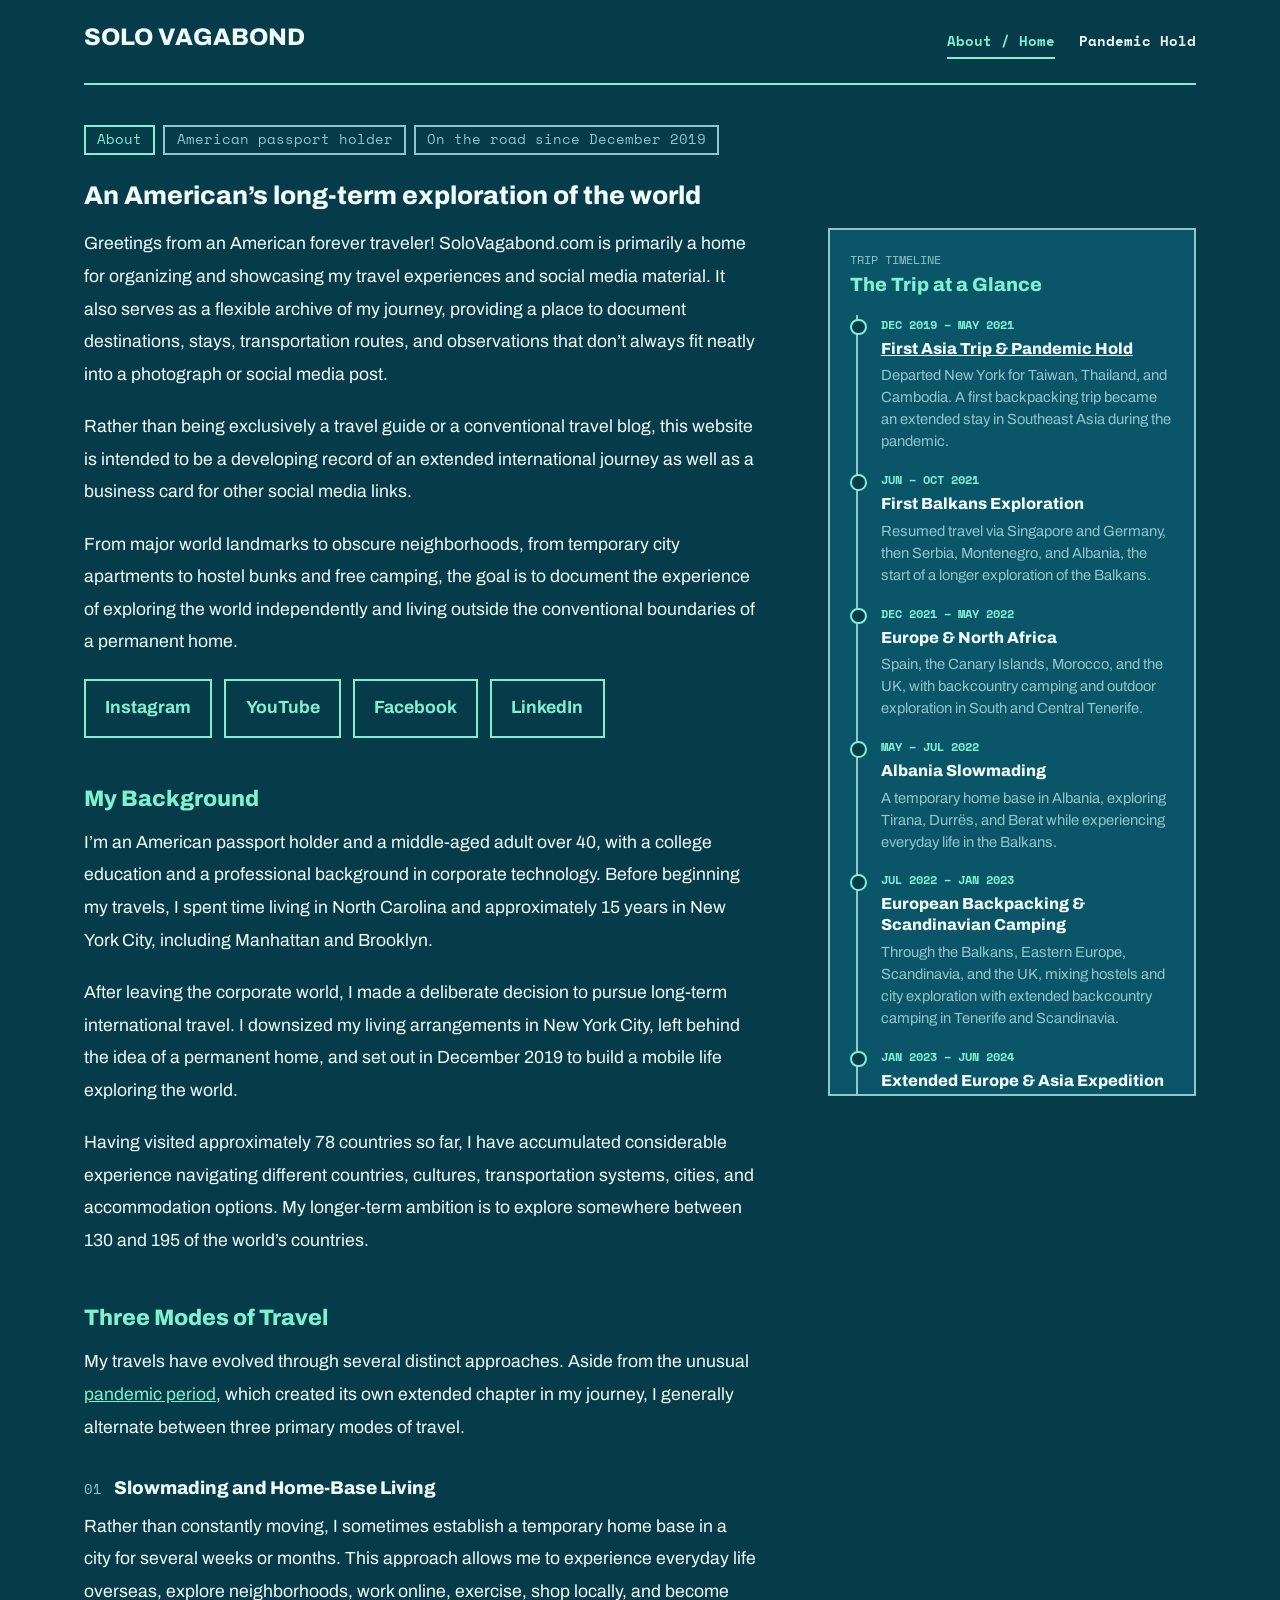
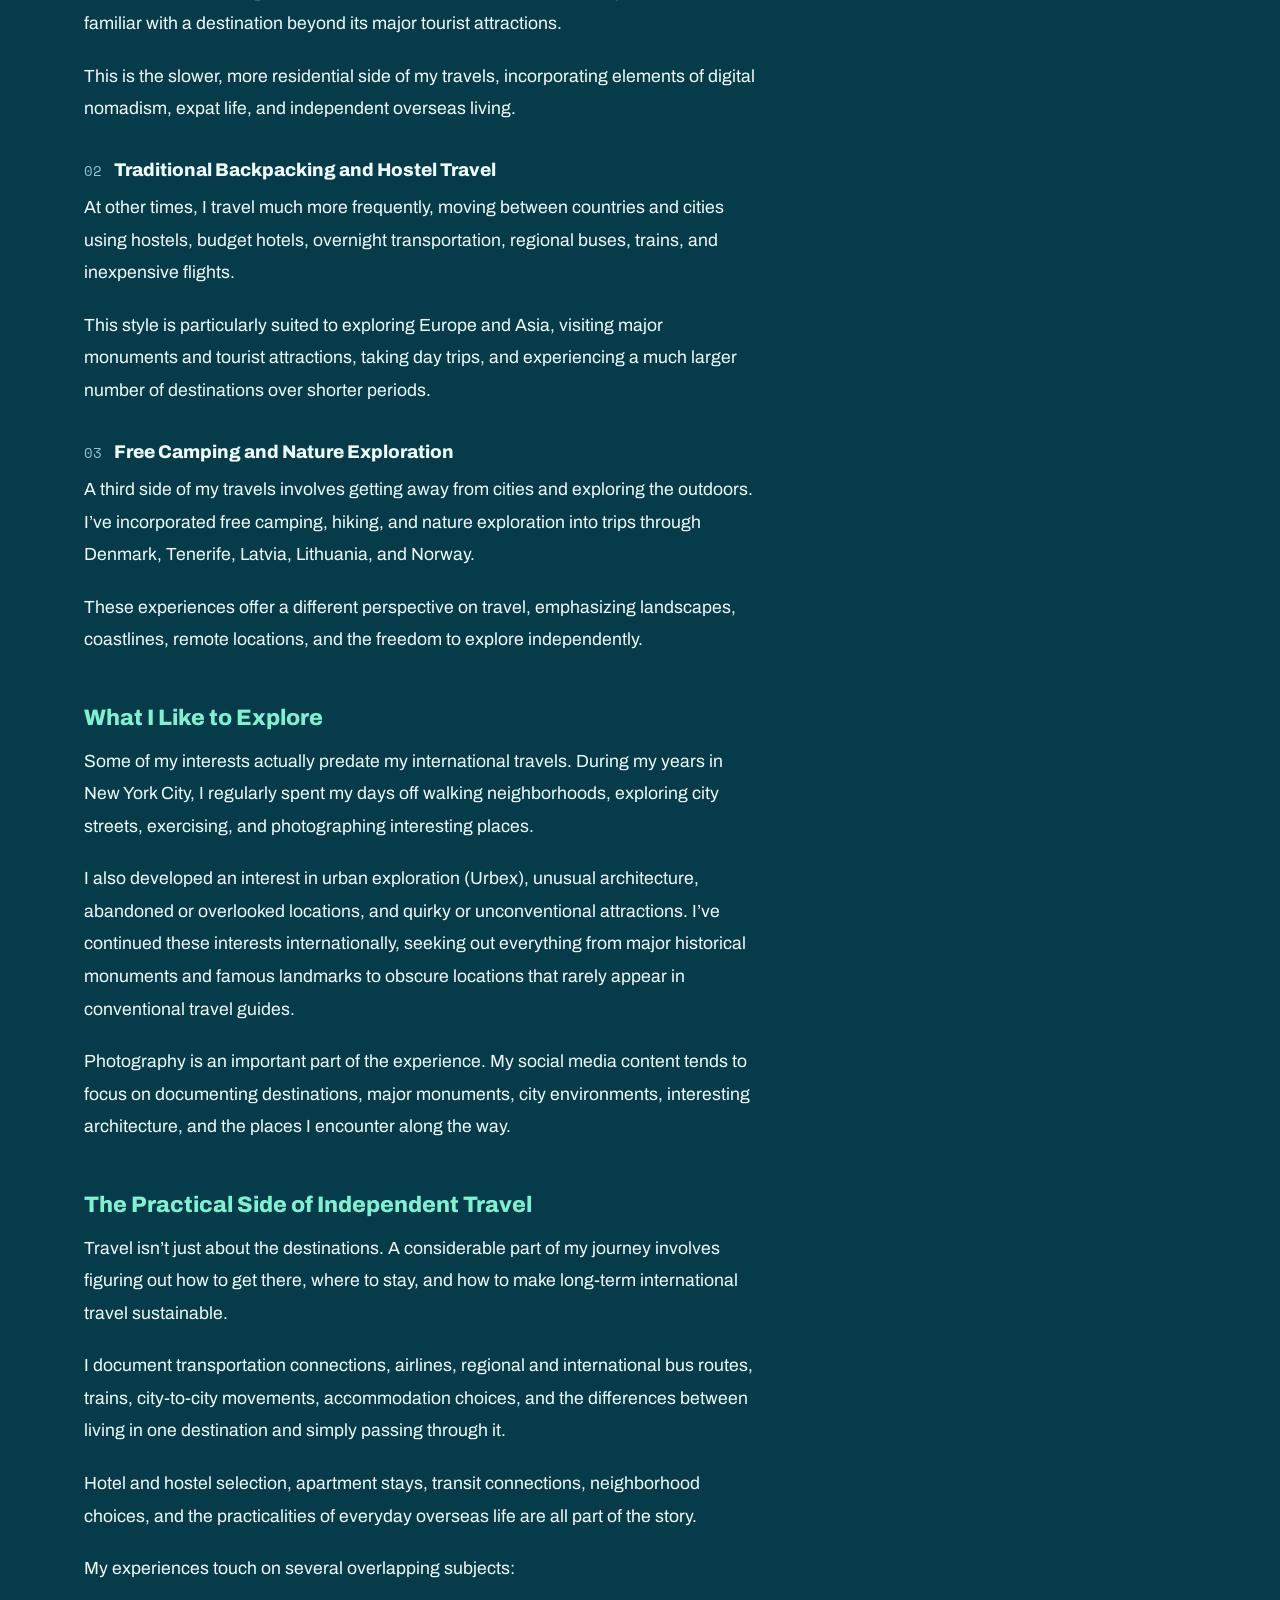
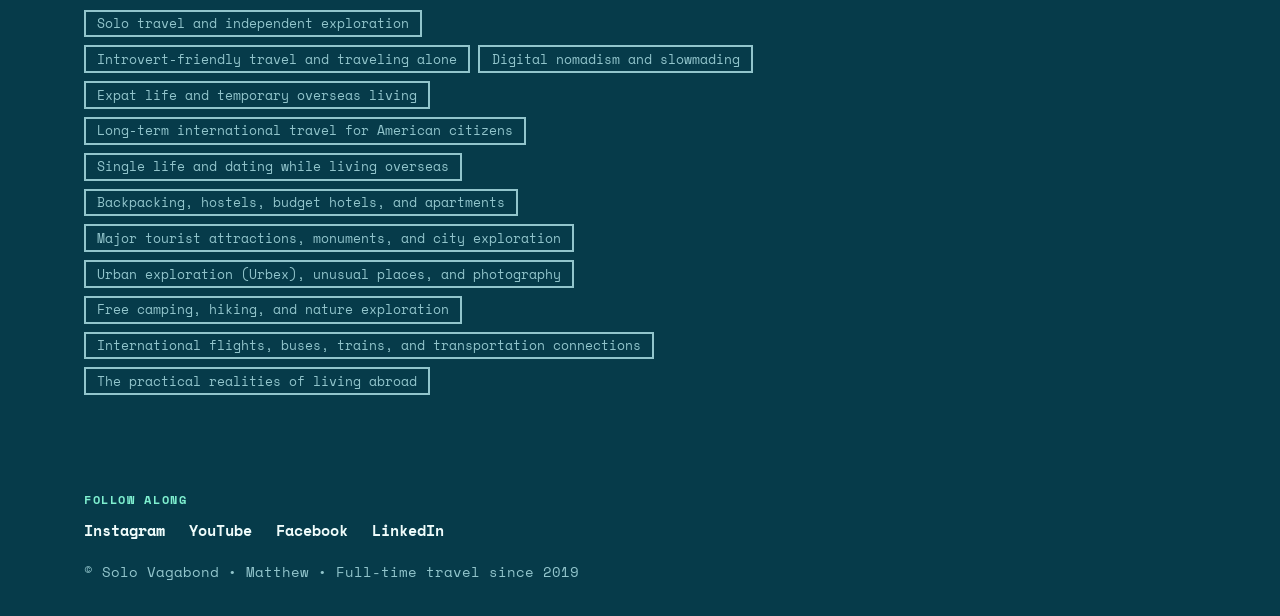
==== index.html @ 954a56a7 "Add files via upload" ====
<!DOCTYPE html>
<html lang="en">
<head>
<meta charset="utf-8">
<meta name="viewport" content="width=device-width, initial-scale=1">
<title>Solo Vagabond | An American’s Long-Term Exploration of the World</title>
<meta name="description" content="An American’s long-term exploration of the world: slowmading, backpacking and free camping across roughly 78 countries since December 2019.">
<link rel="preconnect" href="https://fonts.googleapis.com">
<link rel="preconnect" href="https://fonts.gstatic.com" crossorigin>
<link href="https://fonts.googleapis.com/css2?family=Space+Mono:wght@400;700&family=Archivo:wght@400;600;800&display=swap" rel="stylesheet">
<link rel="stylesheet" href="style.css">
<style>
.wrap.wide{max-width:72rem}
h1.sub{margin:1.5rem 0 1rem;max-width:none}
ul.links{list-style:none;display:flex;flex-wrap:wrap;gap:.75rem;padding:0;margin:1rem 0 0}
ul.links .btn{margin-top:0}
ul.links{margin-bottom:2rem}
.layout{grid-template-columns:minmax(0,1fr) 23rem}
.aside{max-height:calc(100vh - 2rem);overflow-y:auto}
.tl p.t{font:800 1rem/1.3 Archivo,Arial,sans-serif;color:var(--text);margin:.3rem 0 0}
.tl p.t a{color:var(--text)}
.tl p.t+p{margin-top:.3rem;color:var(--dim)}
@media(max-width:60rem){.layout{grid-template-columns:1fr}.aside{max-height:none;overflow:visible}}
.article h3{font:800 1.15rem/1.35 Archivo,Arial,sans-serif;color:var(--text);margin:2rem 0 .6rem}
ul.tags{list-style:none;padding:0;margin:1.5rem 0 2rem}
.article .tags .tag{font:400 .8rem "Space Mono",monospace}
</style>
</head>
<body><div class="wrap wide">
<header><a class="brand" href="index.html">SOLO VAGABOND</a><nav class="menu" aria-label="Main"><a href="index.html" aria-current="page">About / Home</a><a href="pandemic-hold.html">Pandemic Hold</a></nav></header>
<main>
<div class="tags"><span class="tag hot">About</span><span class="tag">American passport holder</span><span class="tag">On the road since December 2019</span></div>
<h1 class="sub">An American’s long-term exploration of the world</h1>

<div class="layout">
<article class="article">
<p>Greetings from an American forever traveler! SoloVagabond.com is primarily a home for organizing and showcasing my travel experiences and social media material. It also serves as a flexible archive of my journey, providing a place to document destinations, stays, transportation routes, and observations that don’t always fit neatly into a photograph or social media post.</p>
<p>Rather than being exclusively a travel guide or a conventional travel blog, this website is intended to be a developing record of an extended international journey as well as a business card for other social media links.</p>
<p>From major world landmarks to obscure neighborhoods, from temporary city apartments to hostel bunks and free camping, the goal is to document the experience of exploring the world independently and living outside the conventional boundaries of a permanent home.</p>
<ul class="links">
<li><a class="btn" href="https://www.instagram.com/solovagabondtravel" target="_blank" rel="noopener noreferrer">Instagram</a></li>
<li><a class="btn" href="https://www.youtube.com/channel/UCawjqH9xOU6PmCKFAf3QFOA" target="_blank" rel="noopener noreferrer">YouTube</a></li>
<li><a class="btn" href="https://www.facebook.com/matthewcoxnyc" target="_blank" rel="noopener noreferrer">Facebook</a></li>
<li><a class="btn" href="https://www.linkedin.com/in/matty-traveler-4ab84b23a/" target="_blank" rel="noopener noreferrer">LinkedIn</a></li>
</ul>

<h2>My Background</h2>
<p>I’m an American passport holder and a middle-aged adult over 40, with a college education and a professional background in corporate technology. Before beginning my travels, I spent time living in North Carolina and approximately 15 years in New York City, including Manhattan and Brooklyn.</p>
<p>After leaving the corporate world, I made a deliberate decision to pursue long-term international travel. I downsized my living arrangements in New York City, left behind the idea of a permanent home, and set out in December 2019 to build a mobile life exploring the world.</p>
<p>Having visited approximately 78 countries so far, I have accumulated considerable experience navigating different countries, cultures, transportation systems, cities, and accommodation options. My longer-term ambition is to explore somewhere between 130 and 195 of the world’s countries.</p>

<h2>Three Modes of Travel</h2>
<p>My travels have evolved through several distinct approaches. Aside from the unusual <a href="pandemic-hold.html">pandemic period</a>, which created its own extended chapter in my journey, I generally alternate between three primary modes of travel.</p>

<h3><span class="num">01</span>Slowmading and Home-Base Living</h3>
<p>Rather than constantly moving, I sometimes establish a temporary home base in a city for several weeks or months. This approach allows me to experience everyday life overseas, explore neighborhoods, work online, exercise, shop locally, and become familiar with a destination beyond its major tourist attractions.</p>
<p>This is the slower, more residential side of my travels, incorporating elements of digital nomadism, expat life, and independent overseas living.</p>

<h3><span class="num">02</span>Traditional Backpacking and Hostel Travel</h3>
<p>At other times, I travel much more frequently, moving between countries and cities using hostels, budget hotels, overnight transportation, regional buses, trains, and inexpensive flights.</p>
<p>This style is particularly suited to exploring Europe and Asia, visiting major monuments and tourist attractions, taking day trips, and experiencing a much larger number of destinations over shorter periods.</p>

<h3><span class="num">03</span>Free Camping and Nature Exploration</h3>
<p>A third side of my travels involves getting away from cities and exploring the outdoors. I’ve incorporated free camping, hiking, and nature exploration into trips through Denmark, Tenerife, Latvia, Lithuania, and Norway.</p>
<p>These experiences offer a different perspective on travel, emphasizing landscapes, coastlines, remote locations, and the freedom to explore independently.</p>

<h2>What I Like to Explore</h2>
<p>Some of my interests actually predate my international travels. During my years in New York City, I regularly spent my days off walking neighborhoods, exploring city streets, exercising, and photographing interesting places.</p>
<p>I also developed an interest in urban exploration (Urbex), unusual architecture, abandoned or overlooked locations, and quirky or unconventional attractions. I’ve continued these interests internationally, seeking out everything from major historical monuments and famous landmarks to obscure locations that rarely appear in conventional travel guides.</p>
<p>Photography is an important part of the experience. My social media content tends to focus on documenting destinations, major monuments, city environments, interesting architecture, and the places I encounter along the way.</p>

<h2>The Practical Side of Independent Travel</h2>
<p>Travel isn’t just about the destinations. A considerable part of my journey involves figuring out how to get there, where to stay, and how to make long-term international travel sustainable.</p>
<p>I document transportation connections, airlines, regional and international bus routes, trains, city-to-city movements, accommodation choices, and the differences between living in one destination and simply passing through it.</p>
<p>Hotel and hostel selection, apartment stays, transit connections, neighborhood choices, and the practicalities of everyday overseas life are all part of the story.</p>
<p>My experiences touch on several overlapping subjects:</p>
<ul class="tags">
<li class="tag">Solo travel and independent exploration</li>
<li class="tag">Introvert-friendly travel and traveling alone</li>
<li class="tag">Digital nomadism and slowmading</li>
<li class="tag">Expat life and temporary overseas living</li>
<li class="tag">Long-term international travel for American citizens</li>
<li class="tag">Single life and dating while living overseas</li>
<li class="tag">Backpacking, hostels, budget hotels, and apartments</li>
<li class="tag">Major tourist attractions, monuments, and city exploration</li>
<li class="tag">Urban exploration (Urbex), unusual places, and photography</li>
<li class="tag">Free camping, hiking, and nature exploration</li>
<li class="tag">International flights, buses, trains, and transportation connections</li>
<li class="tag">The practical realities of living abroad</li>
</ul>
</article>

<aside class="aside" tabindex="0" aria-label="The trip at a glance">
<p class="k">Trip timeline</p>
<h2>The Trip at a Glance</h2>
<ul class="tl">
<li><b>Dec 2019 – May 2021</b><p class="t"><a href="pandemic-hold.html">First Asia Trip &amp; Pandemic Hold</a></p><p>Departed New York for Taiwan, Thailand, and Cambodia. A first backpacking trip became an extended stay in Southeast Asia during the pandemic.</p></li>
<li><b>Jun – Oct 2021</b><p class="t">First Balkans Exploration</p><p>Resumed travel via Singapore and Germany, then Serbia, Montenegro, and Albania, the start of a longer exploration of the Balkans.</p></li>
<li><b>Dec 2021 – May 2022</b><p class="t">Europe &amp; North Africa</p><p>Spain, the Canary Islands, Morocco, and the UK, with backcountry camping and outdoor exploration in South and Central Tenerife.</p></li>
<li><b>May – Jul 2022</b><p class="t">Albania Slowmading</p><p>A temporary home base in Albania, exploring Tirana, Durrës, and Berat while experiencing everyday life in the Balkans.</p></li>
<li><b>Jul 2022 – Jan 2023</b><p class="t">European Backpacking &amp; Scandinavian Camping</p><p>Through the Balkans, Eastern Europe, Scandinavia, and the UK, mixing hostels and city exploration with extended backcountry camping in Tenerife and Scandinavia.</p></li>
<li><b>Jan 2023 – Jun 2024</b><p class="t">Extended Europe &amp; Asia Expedition</p><p>A major multi-region journey across Europe, the Middle East, South Asia, Southeast Asia, East Asia, and Australia: extensive backpacking, major cities, islands, and international transit connections.</p></li>
<li><b>Jul – Nov 2024</b><p class="t">Central Europe, Baltics &amp; Balkans</p><p>Central and Eastern Europe, Lithuania, Latvia, and Portugal, with wild camping inland and along the coast, then longer stays in Albania, Montenegro, and Bosnia.</p></li>
<li><b>Dec 2024 – Mar 2025</b><p class="t">Turkey, Middle East &amp; Caucasus</p><p>Turkey, Egypt, the UAE, Armenia, and Georgia: major cities, historical sites, and regional exploration.</p></li>
<li><b>May – Nov 2025</b><p class="t">European Circuits &amp; Balkan Living</p><p>Western and Southern Europe, including the UK, Wales, Belgium, the Netherlands, Germany, Slovenia, Croatia, France, and Italy, plus another Tenerife camping stint and extended stays in the Balkans.</p></li>
<li><b>Dec 2025 – Jul 2026</b><p class="t">Southeast Asia Return Tour</p><p>Back to Asia via Turkey and Kazakhstan: Thailand, Laos, Singapore, Malaysia, Brunei, and Vietnam, mixing familiar places with new countries.</p></li>
<li><b>Jul 2026 – Present</b><p class="t">Return to Europe</p><p>Back via Germany, then Lithuania, Latvia, Estonia, Finland, Italy, San Marino, Albania, Kosovo, and Montenegro: city exploration, home-base living, and regional backpacking.</p></li>
</ul>
</aside>
</div>
</main>
<footer>
<p class="follow">Follow along</p>
<ul class="social">
<li><a href="https://www.instagram.com/solovagabondtravel" target="_blank" rel="noopener noreferrer">Instagram</a></li>
<li><a href="https://www.youtube.com/channel/UCawjqH9xOU6PmCKFAf3QFOA" target="_blank" rel="noopener noreferrer">YouTube</a></li>
<li><a href="https://www.facebook.com/matthewcoxnyc" target="_blank" rel="noopener noreferrer">Facebook</a></li>
<li><a href="https://www.linkedin.com/in/matty-traveler-4ab84b23a/" target="_blank" rel="noopener noreferrer">LinkedIn</a></li>
</ul>
© Solo Vagabond • Matthew • Full-time travel since 2019
</footer>
</div></body></html>
---- style.css ----
:root{--bg:#063b4a;--row:#0a5568;--amber:#7ff0d0;--text:#effcfb;--dim:#92c5cc;--ok:#c6f432}
*{box-sizing:border-box}body{margin:0;background:var(--bg);color:var(--text);font:1rem/1.6 "Space Mono",Menlo,monospace}
a{color:var(--amber)}a:focus-visible{outline:3px solid var(--amber);outline-offset:3px}
.wrap{max-width:62rem;margin:0 auto;padding:0 1.25rem}
header{padding:1.5rem 0;display:flex;justify-content:space-between;flex-wrap:wrap;gap:1rem;border-bottom:2px solid var(--amber)}
.brand{font:800 1.5rem Archivo,Arial,sans-serif;color:var(--text);text-decoration:none}
.clock{color:var(--amber);font-weight:700}
h1{font:800 clamp(2.2rem,6vw,4.2rem)/1.05 Archivo,Arial,sans-serif;margin:3rem 0 1rem;max-width:16ch}
.lede{max-width:40rem;color:var(--dim)}
h2{font:800 1.4rem Archivo,Arial,sans-serif;margin:3rem 0 1rem;color:var(--amber)}
.board{border-collapse:collapse;width:100%}
.board th{text-align:left;color:var(--dim);font-weight:400;padding:.4rem .8rem;font-size:.85rem}
.board td{background:var(--row);padding:.9rem .8rem;border-top:3px solid var(--bg);vertical-align:top}
.board td:first-child{color:var(--amber);font-weight:700;white-space:nowrap}
.status{font-weight:700;white-space:nowrap}.ok{color:var(--ok)}.go{color:var(--amber)}
.facts{display:flex;flex-wrap:wrap;gap:1rem;margin:2.5rem 0 0}
.facts div{flex:1 1 12rem;border:2px solid var(--dim);padding:1rem}
.facts b{display:block;font:800 2.4rem Archivo,Arial,sans-serif;color:var(--amber)}
.facts h3{margin:0 0 .4rem;color:var(--amber);font:800 1.2rem Archivo,Arial,sans-serif}
.wip{margin:1.5rem 0 0;padding:.9rem 1.1rem;border:2px dashed var(--amber);color:var(--amber);font-weight:700}
.links{display:flex;flex-wrap:wrap;gap:.75rem;list-style:none;padding:0}
.links a{display:block;padding:.7rem 1.2rem;border:2px solid var(--amber);text-decoration:none;font-weight:700}
.links a:hover{background:var(--amber);color:var(--bg)}
footer{margin:4rem 0 2rem;color:var(--dim);font-size:.85rem}
@media(max-width:640px){.board th:nth-child(3),.board td:nth-child(3){display:none}}

/* menu */
nav.menu{display:flex;flex-wrap:wrap;gap:.25rem 1.5rem;align-items:center}
nav.menu a{color:var(--text);text-decoration:none;font-weight:700;font-size:.9rem;padding:.3rem 0;border-bottom:2px solid transparent}
nav.menu a:hover{color:var(--amber)}
nav.menu a[aria-current=page]{color:var(--amber);border-bottom-color:var(--amber)}
.btn{display:inline-block;margin-top:1.5rem;padding:.7rem 1.2rem;border:2px solid var(--amber);color:var(--amber);font-weight:700;text-decoration:none}
.btn:hover{background:var(--amber);color:var(--bg)}
/* story pages */
.tags{display:flex;flex-wrap:wrap;gap:.5rem;margin:2.5rem 0 0}
.tag{border:2px solid var(--dim);padding:.15rem .7rem;font-size:.85rem;color:var(--dim)}
.tag.hot{border-color:var(--amber);color:var(--amber)}
.sub{font:800 clamp(1.2rem,3vw,1.6rem)/1.3 Archivo,Arial,sans-serif;margin:0 0 .5rem}
.meta{display:flex;flex-wrap:wrap;gap:.5rem 1.5rem;border-top:2px solid var(--dim);border-bottom:2px solid var(--dim);padding:.9rem 0;margin:1.75rem 0 2rem;color:var(--dim);font-size:.9rem}
.meta b{color:var(--text)}
blockquote.pull{margin:0 0 2.5rem;padding:.5rem 0 .5rem 1.25rem;border-left:4px solid var(--amber);font:800 clamp(1.3rem,3.2vw,1.9rem)/1.3 Archivo,Arial,sans-serif;max-width:44rem}
blockquote.pull small{display:block;margin-top:.75rem;font:400 .8rem "Space Mono",monospace;text-transform:uppercase;color:var(--dim)}
.layout{display:grid;grid-template-columns:minmax(0,1fr) 20rem;gap:3rem;align-items:start}
.article{font:400 1.1rem/1.85 Archivo,Arial,sans-serif;max-width:42rem}
.article p{margin:0 0 1.25rem}
.article h2{margin-top:3rem}
.num{color:var(--dim);font:400 .9rem "Space Mono",monospace;margin-right:.75rem}
.chips{display:flex;flex-wrap:wrap;gap:.5rem;margin:2rem 0}
.chips span{border:2px solid var(--amber);padding:.25rem .8rem;font:700 .75rem "Space Mono",monospace;text-transform:uppercase;color:var(--amber)}
.aside{background:var(--row);border:2px solid var(--dim);padding:1.25rem;position:sticky;top:1rem}
.aside h2{margin:0;font-size:1.2rem}
.aside .k{font-size:.75rem;text-transform:uppercase;color:var(--dim);margin:0 0 .25rem}
.tl{list-style:none;margin:1.25rem 0 0;padding:0}
.tl li{position:relative;margin-left:.4rem;padding:0 0 1.1rem 1.4rem;border-left:2px solid var(--dim)}
.tl li:before{content:"";position:absolute;left:-.5rem;top:.25rem;width:.8rem;height:.8rem;border-radius:50%;background:var(--bg);border:2px solid var(--amber)}
.tl li:last-child{border-left-color:transparent;padding-bottom:0}
.tl b{display:block;font-size:.75rem;color:var(--amber);text-transform:uppercase}
.tl p{margin:.2rem 0 0;font:400 .92rem/1.5 Archivo,Arial,sans-serif}
.aside .note{margin:1.25rem 0 0;font-size:.8rem;color:var(--dim)}
.route{list-style:none;margin:1.5rem 0 0;padding:0;max-width:30rem}
.route li{background:var(--row);border-top:3px solid var(--bg);padding:.8rem 1rem;display:flex;gap:1rem}
.route b{color:var(--amber)}
.fine{color:var(--dim);font-size:.85rem;max-width:30rem}
@media(max-width:60rem){.layout{grid-template-columns:1fr}.aside{position:static}}

footer .follow{margin:0 0 .6rem;font:700 .72rem "Space Mono",monospace;letter-spacing:.14em;text-transform:uppercase;color:var(--amber)}
footer .social{list-style:none;display:flex;flex-wrap:wrap;gap:.4rem 1.5rem;padding:0;margin:0 0 1.2rem}
footer .social a{color:var(--text);font-weight:700;font-size:.95rem;text-decoration:none;border-bottom:2px solid transparent;padding:.2rem 0}
footer .social a:hover,footer .social a:focus-visible{color:var(--amber);border-bottom-color:var(--amber)}
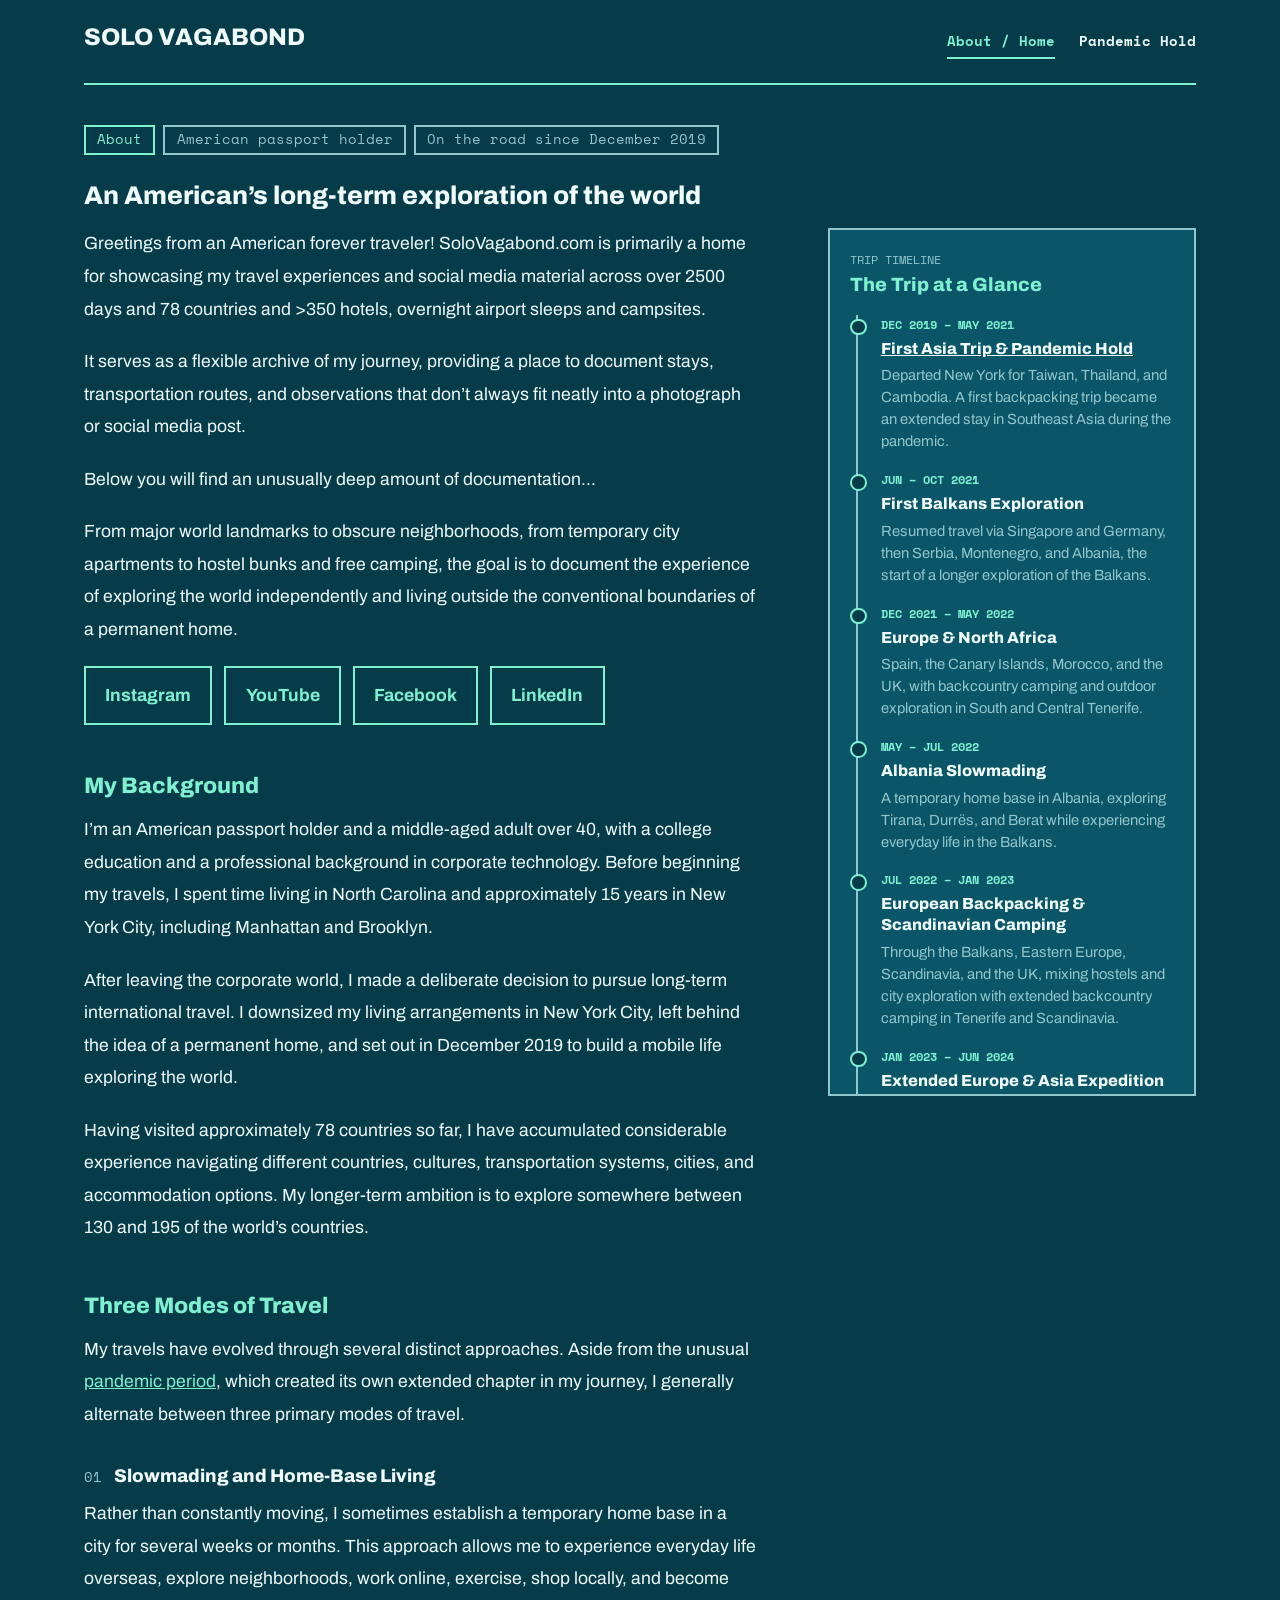
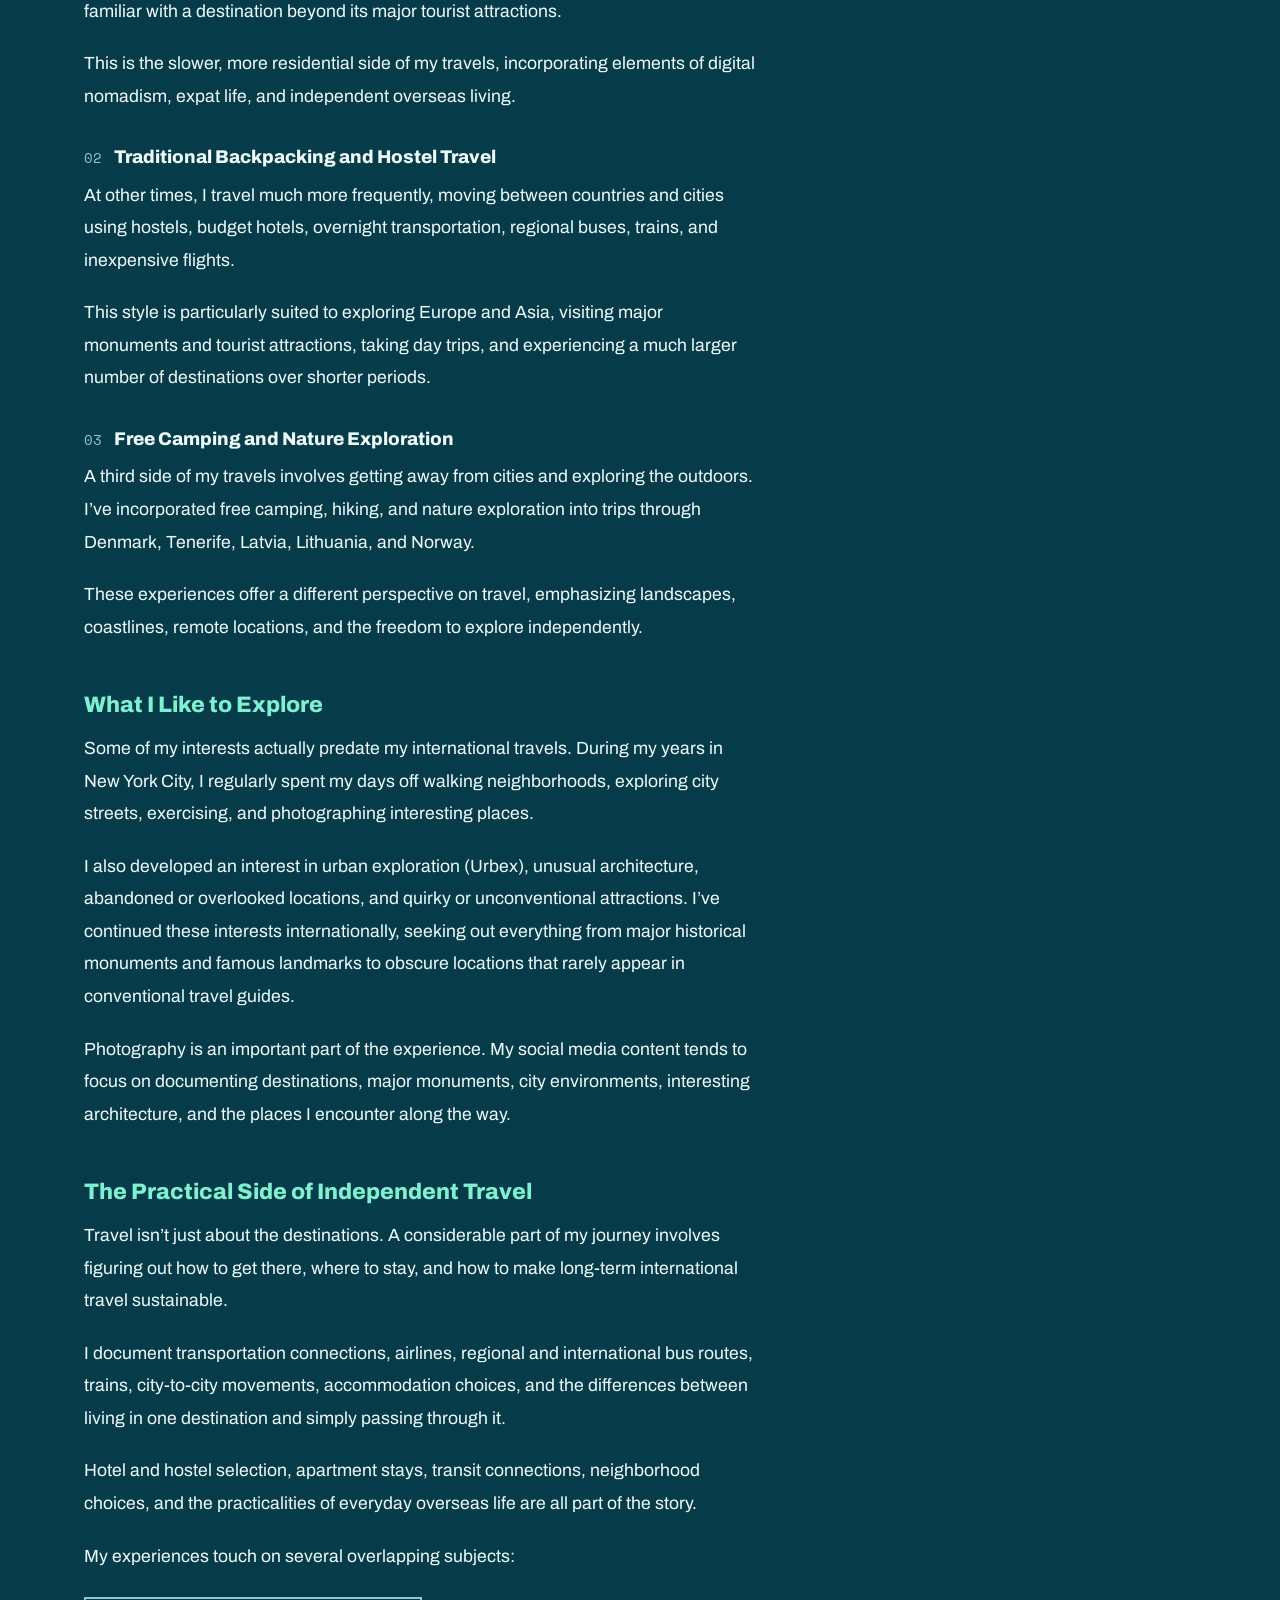
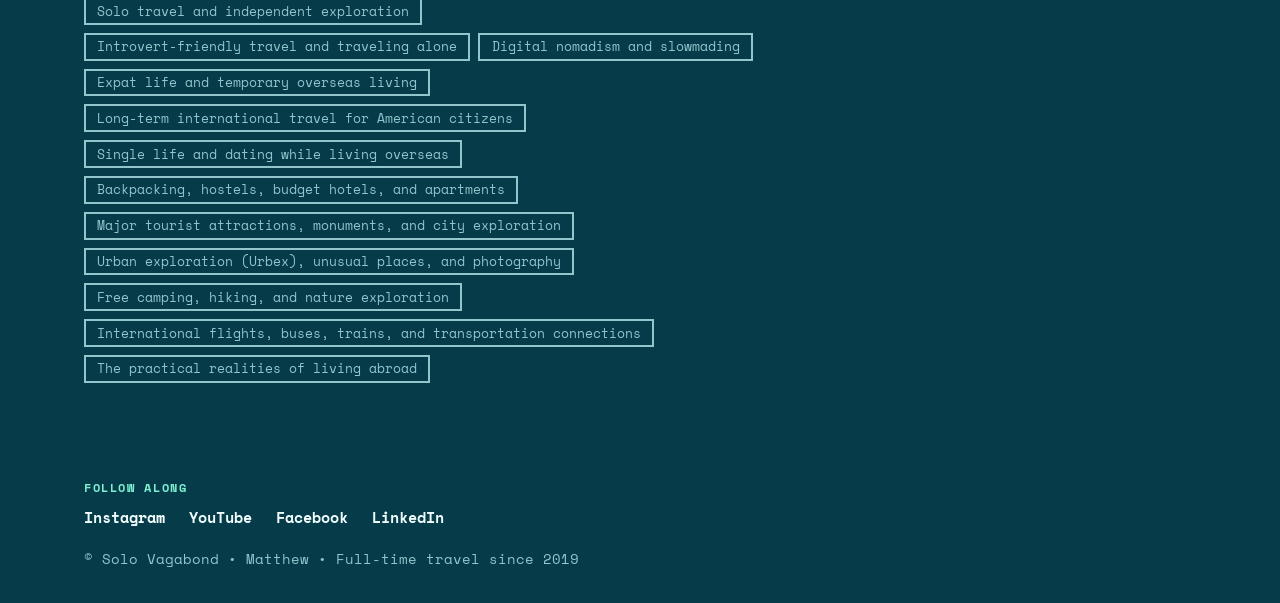
==== commit 59fa0150: "Add files via upload" ====
--- a/index.html
+++ b/index.html
@@ -34,8 +34,9 @@
 
 <div class="layout">
 <article class="article">
-<p>Greetings from an American forever traveler! SoloVagabond.com is primarily a home for organizing and showcasing my travel experiences and social media material. It also serves as a flexible archive of my journey, providing a place to document destinations, stays, transportation routes, and observations that don’t always fit neatly into a photograph or social media post.</p>
-<p>Rather than being exclusively a travel guide or a conventional travel blog, this website is intended to be a developing record of an extended international journey as well as a business card for other social media links.</p>
+<p>Greetings from an American forever traveler! SoloVagabond.com is primarily a home for showcasing my travel experiences and social media material across over 2500 days and 78 countries and &gt;350 hotels, overnight airport sleeps and campsites.</p>
+<p>It serves as a flexible archive of my journey, providing a place to document stays, transportation routes, and observations that don’t always fit neatly into a photograph or social media post.</p>
+<p>Below you will find an unusually deep amount of documentation…</p>
 <p>From major world landmarks to obscure neighborhoods, from temporary city apartments to hostel bunks and free camping, the goal is to document the experience of exploring the world independently and living outside the conventional boundaries of a permanent home.</p>
 <ul class="links">
 <li><a class="btn" href="https://www.instagram.com/solovagabondtravel" target="_blank" rel="noopener noreferrer">Instagram</a></li>
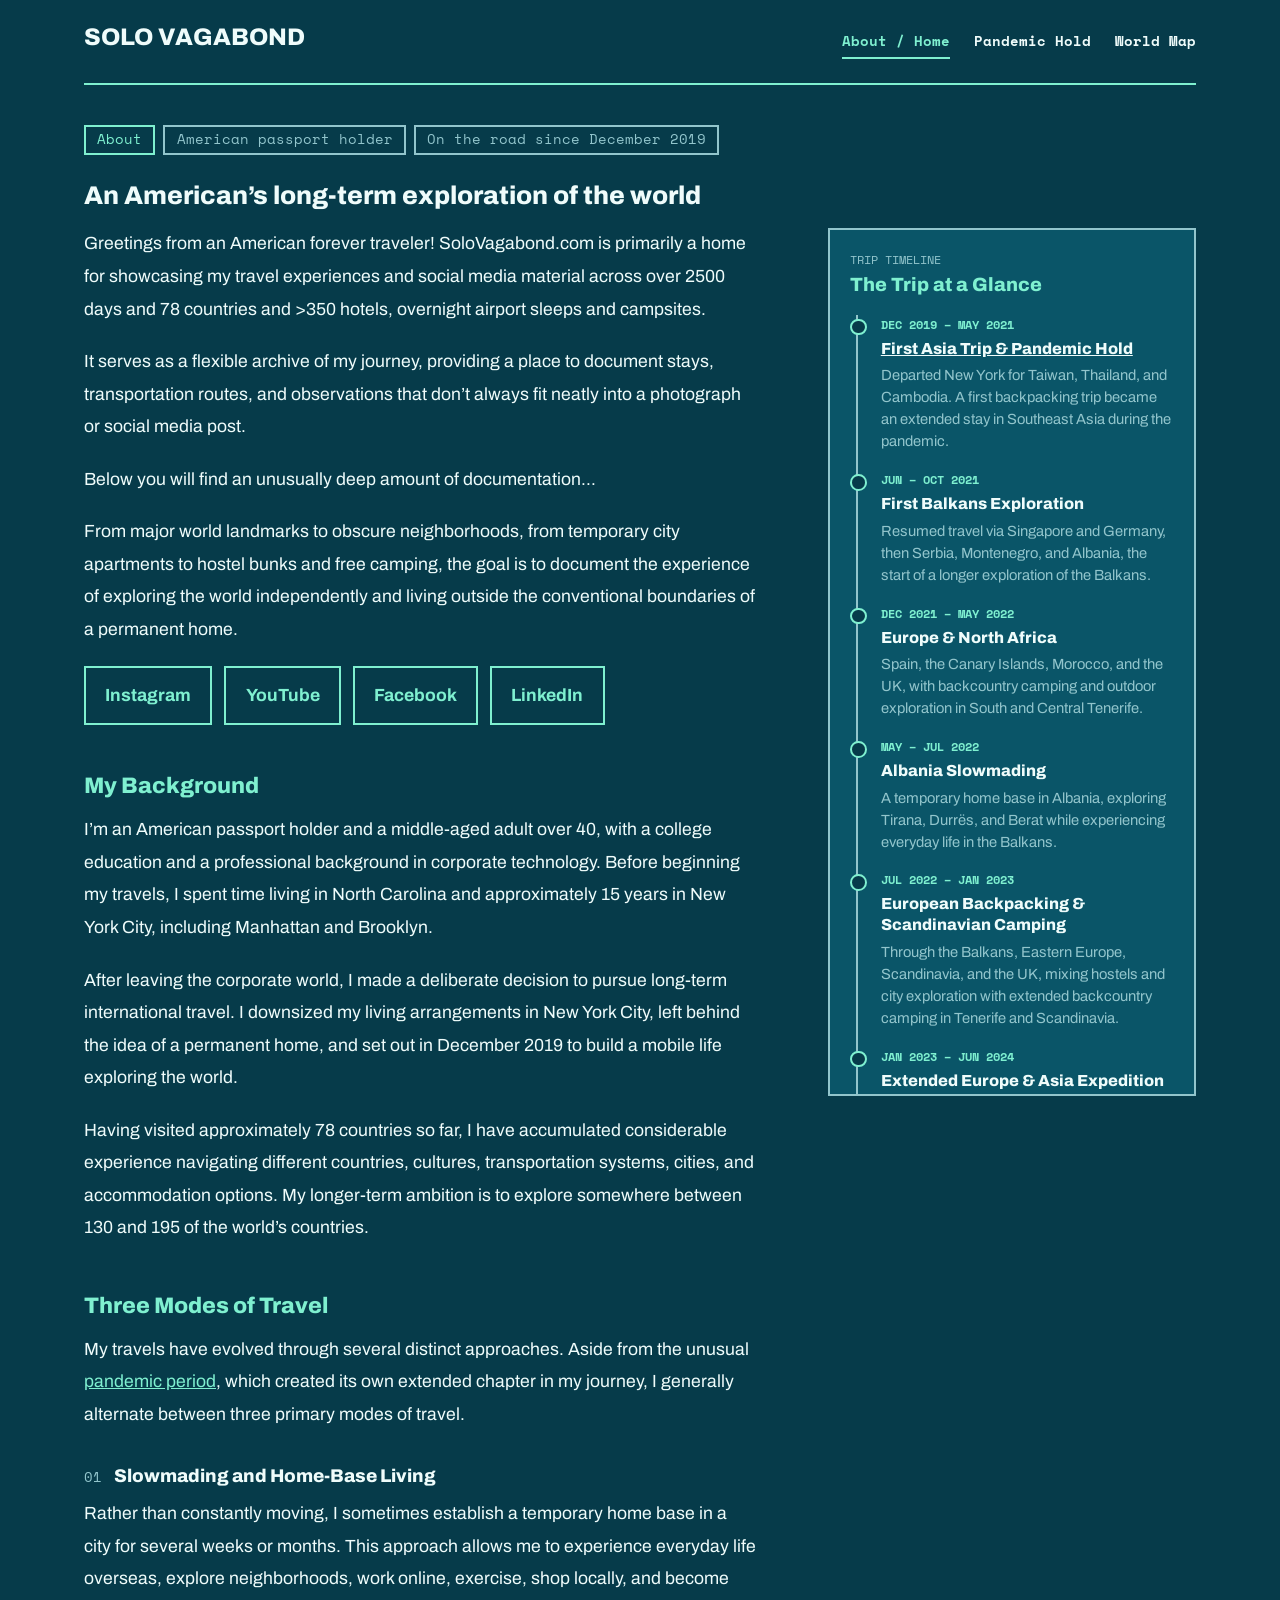
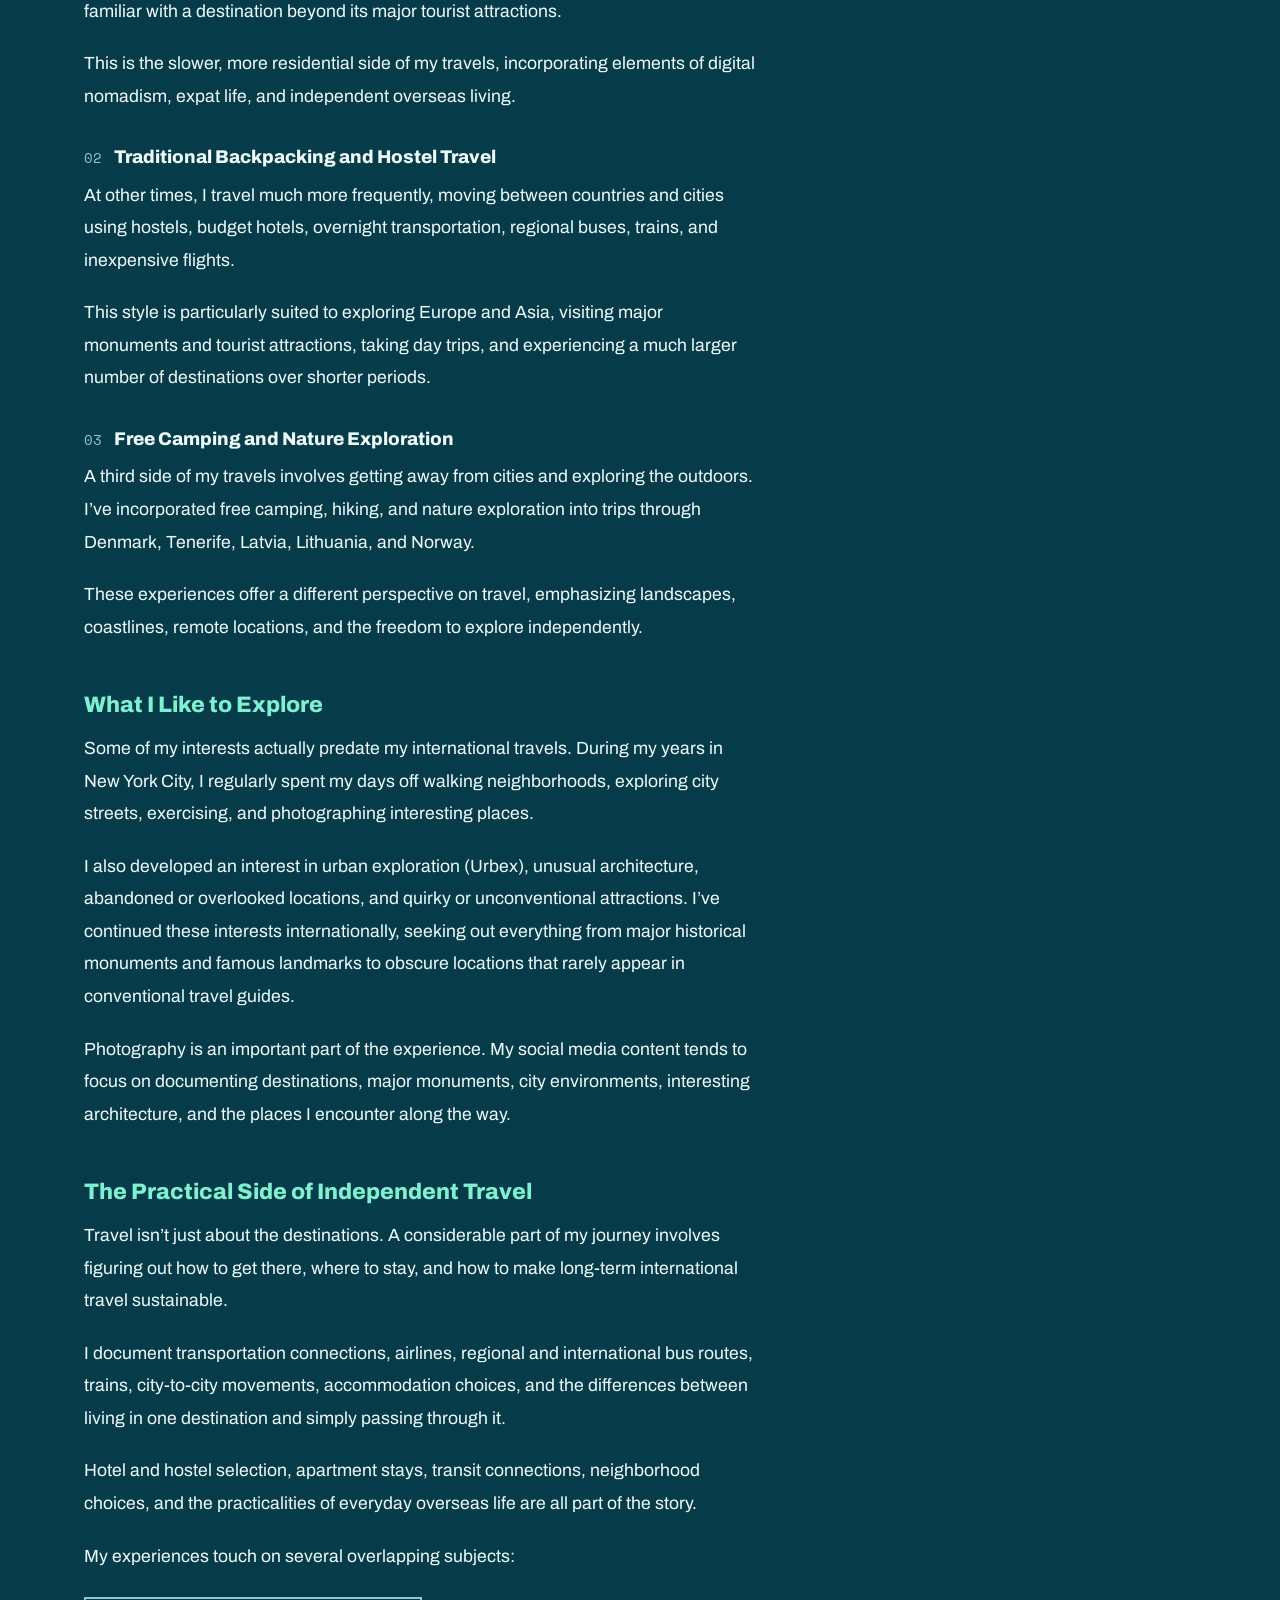
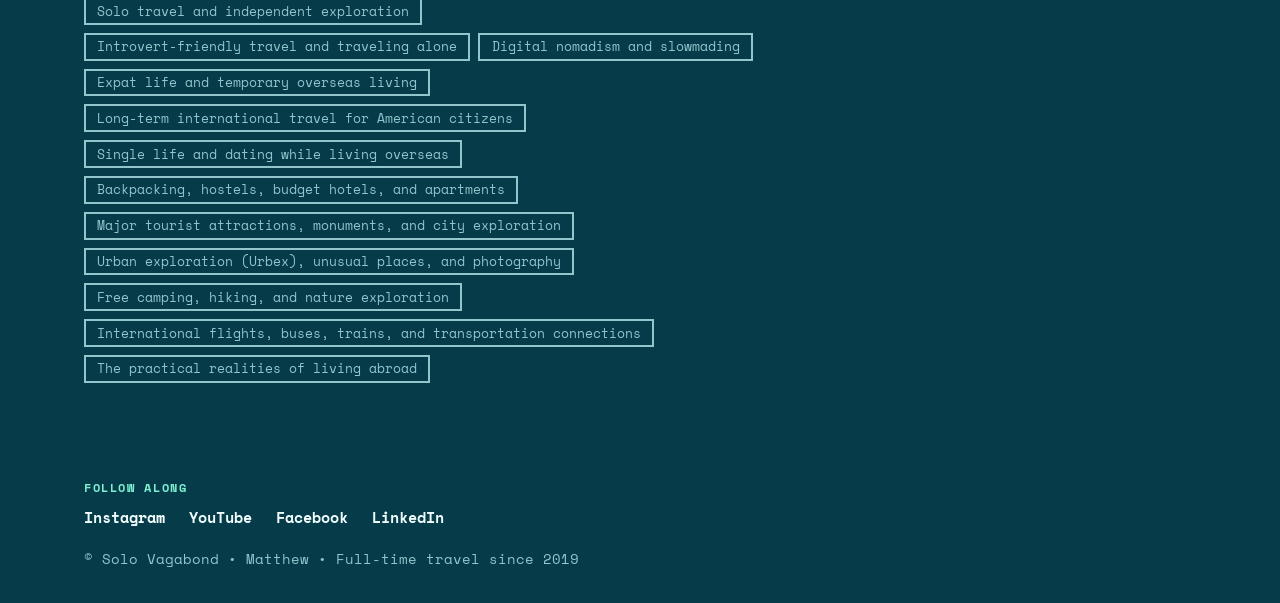
==== commit 7b85e848: "Add files via upload" ====
--- a/index.html
+++ b/index.html
@@ -2,6 +2,16 @@
 <html lang="en">
 <head>
 <meta charset="utf-8">
+<!-- Google tag (gtag.js) -->
+<script async src="https://www.googletagmanager.com/gtag/js?id=G-X4TVKK7ETW"></script>
+<script>
+  window.dataLayer = window.dataLayer || [];
+  function gtag(){dataLayer.push(arguments);}
+  gtag('js', new Date());
+
+  gtag('config', 'G-X4TVKK7ETW');
+</script>
+
 <meta name="viewport" content="width=device-width, initial-scale=1">
 <title>Solo Vagabond | An American’s Long-Term Exploration of the World</title>
 <meta name="description" content="An American’s long-term exploration of the world: slowmading, backpacking and free camping across roughly 78 countries since December 2019.">
@@ -27,7 +37,7 @@
 </style>
 </head>
 <body><div class="wrap wide">
-<header><a class="brand" href="index.html">SOLO VAGABOND</a><nav class="menu" aria-label="Main"><a href="index.html" aria-current="page">About / Home</a><a href="pandemic-hold.html">Pandemic Hold</a></nav></header>
+<header><a class="brand" href="index.html">SOLO VAGABOND</a><nav class="menu" aria-label="Main"><a href="index.html" aria-current="page">About / Home</a><a href="pandemic-hold.html">Pandemic Hold</a><a href="world-map.html">World Map</a></nav></header>
 <main>
 <div class="tags"><span class="tag hot">About</span><span class="tag">American passport holder</span><span class="tag">On the road since December 2019</span></div>
 <h1 class="sub">An American’s long-term exploration of the world</h1>
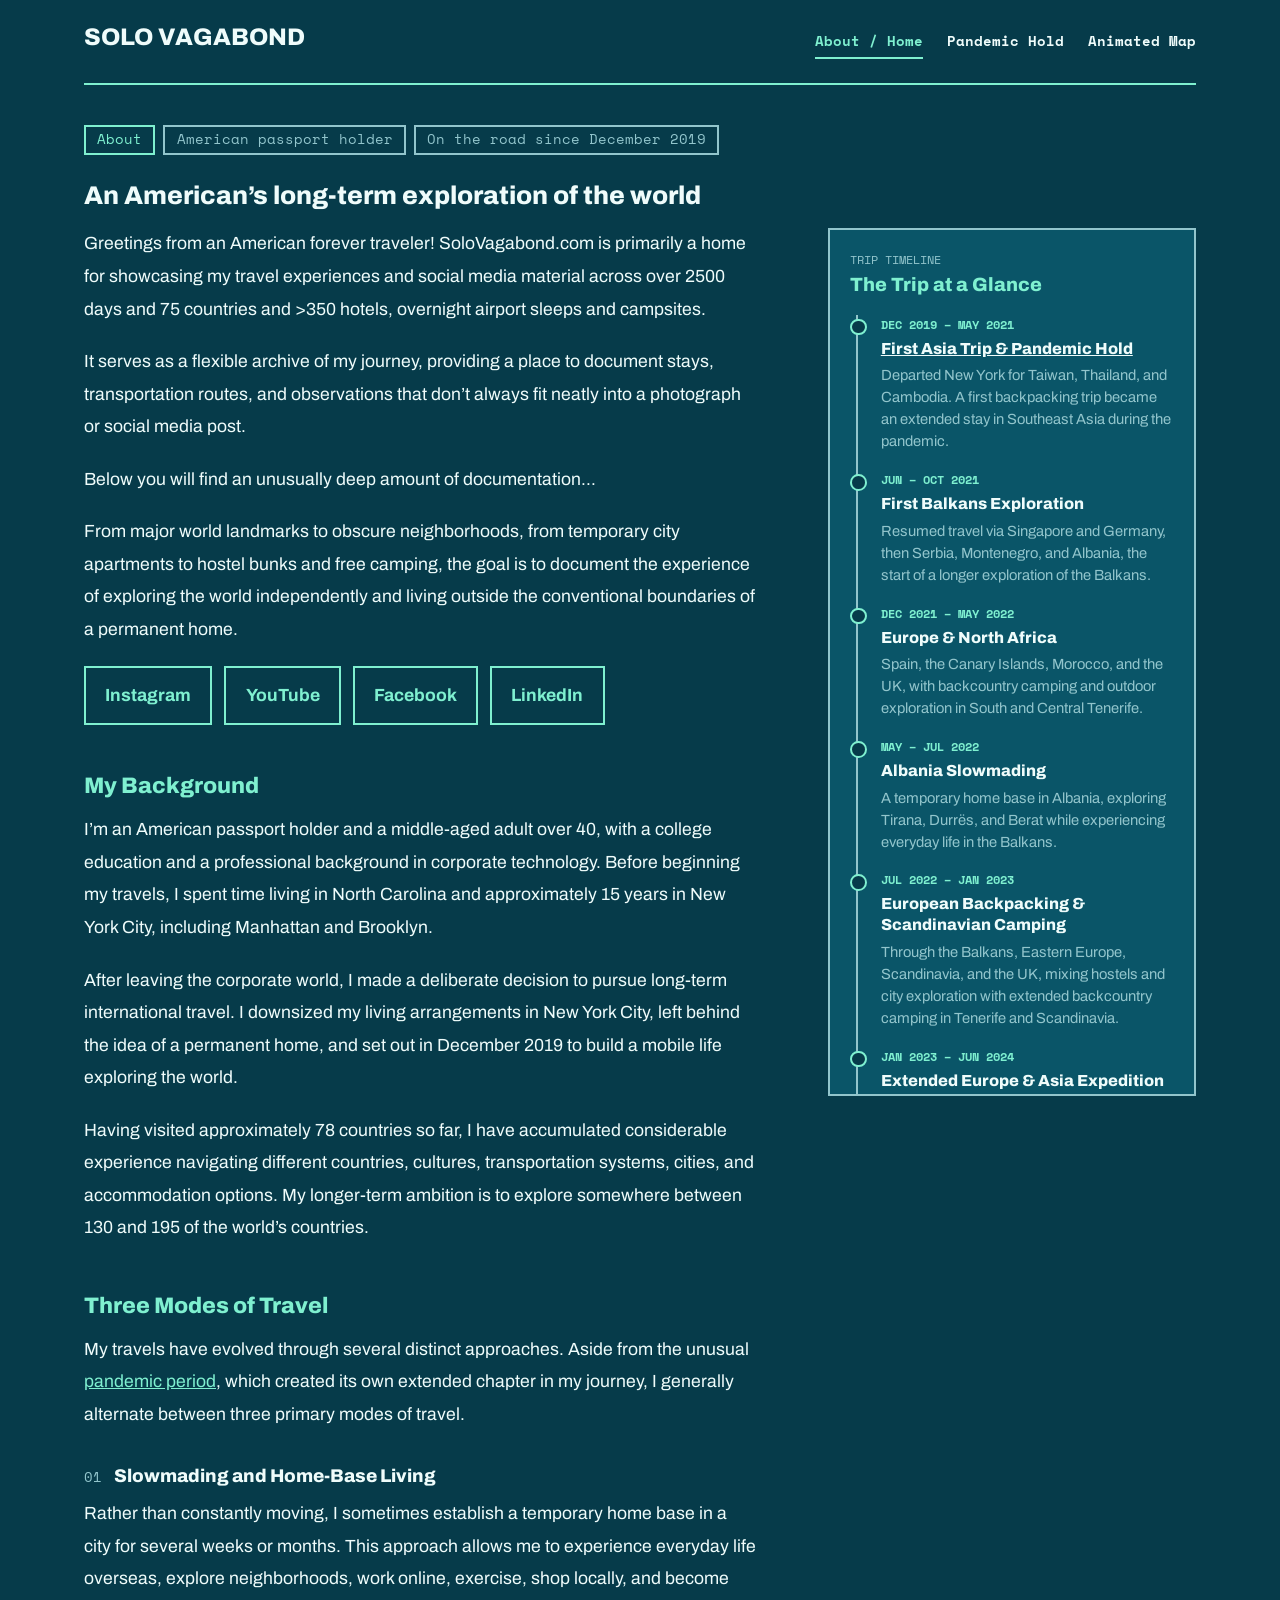
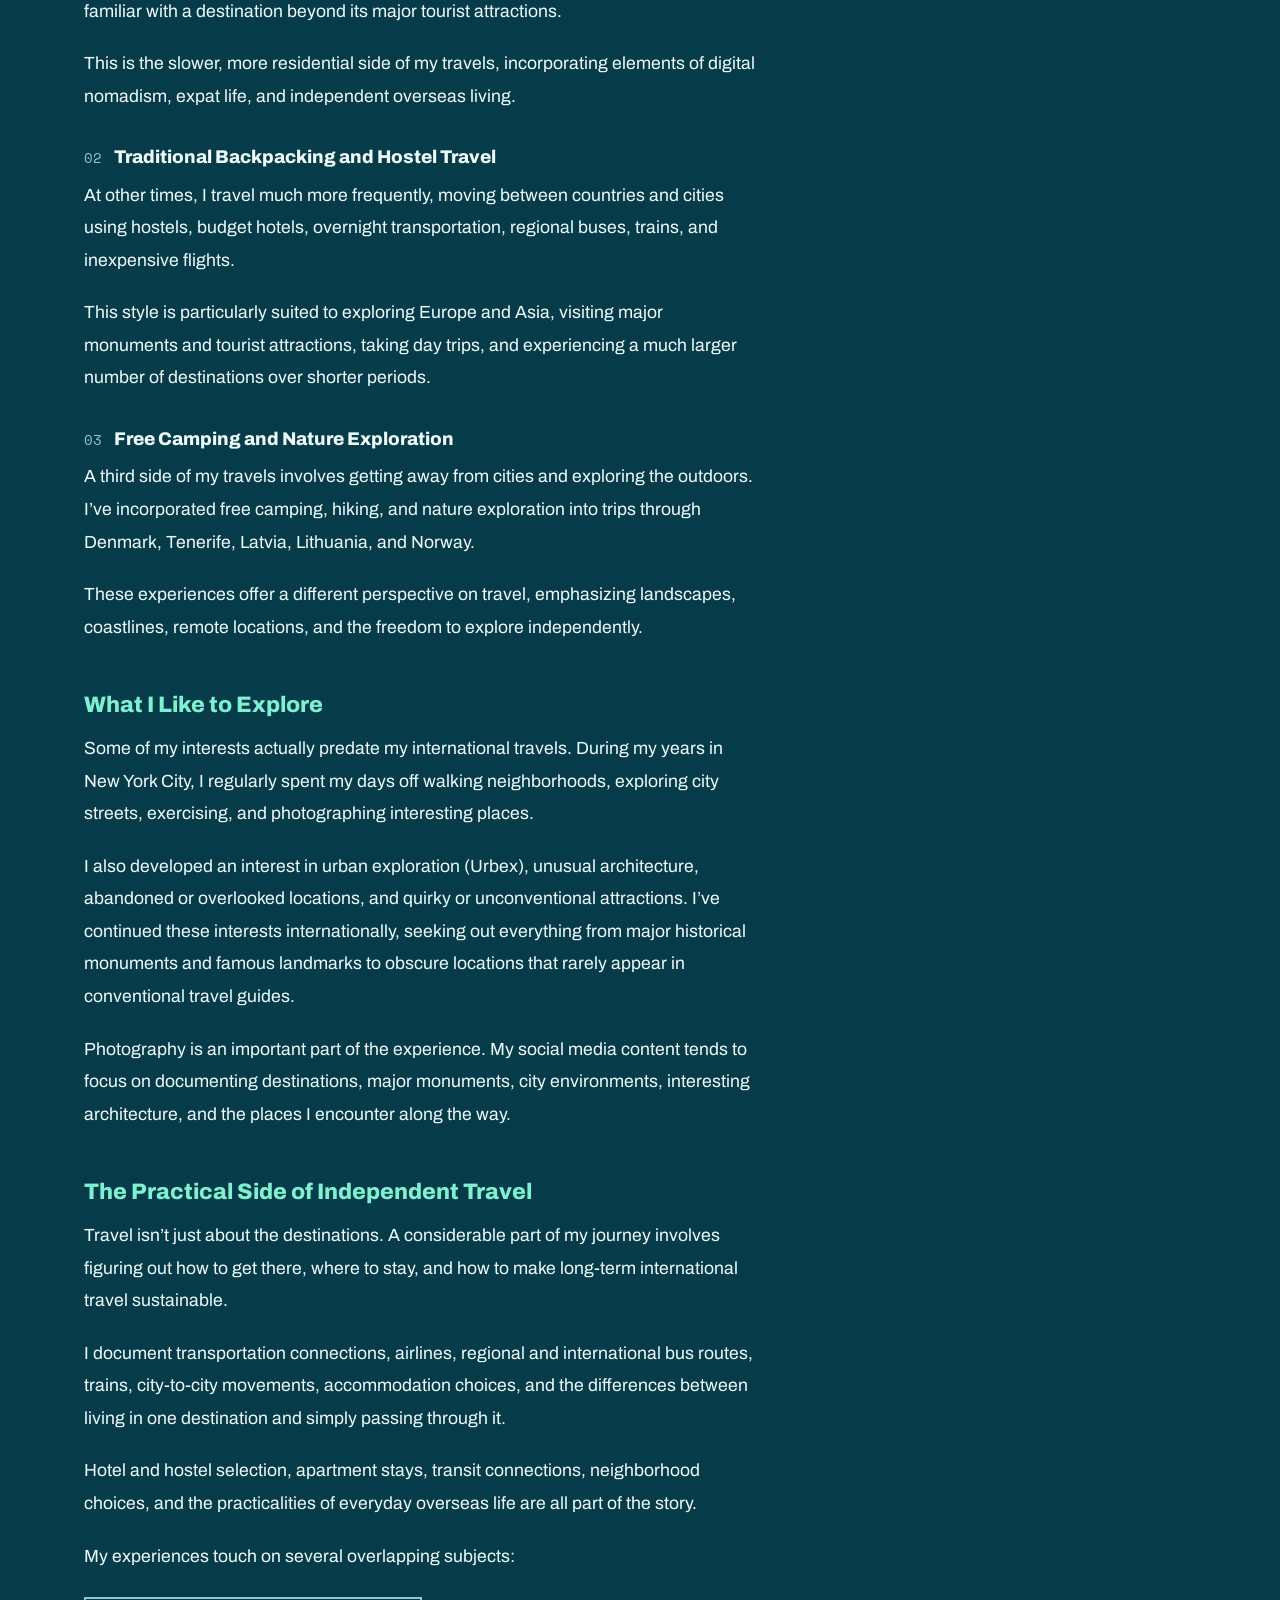
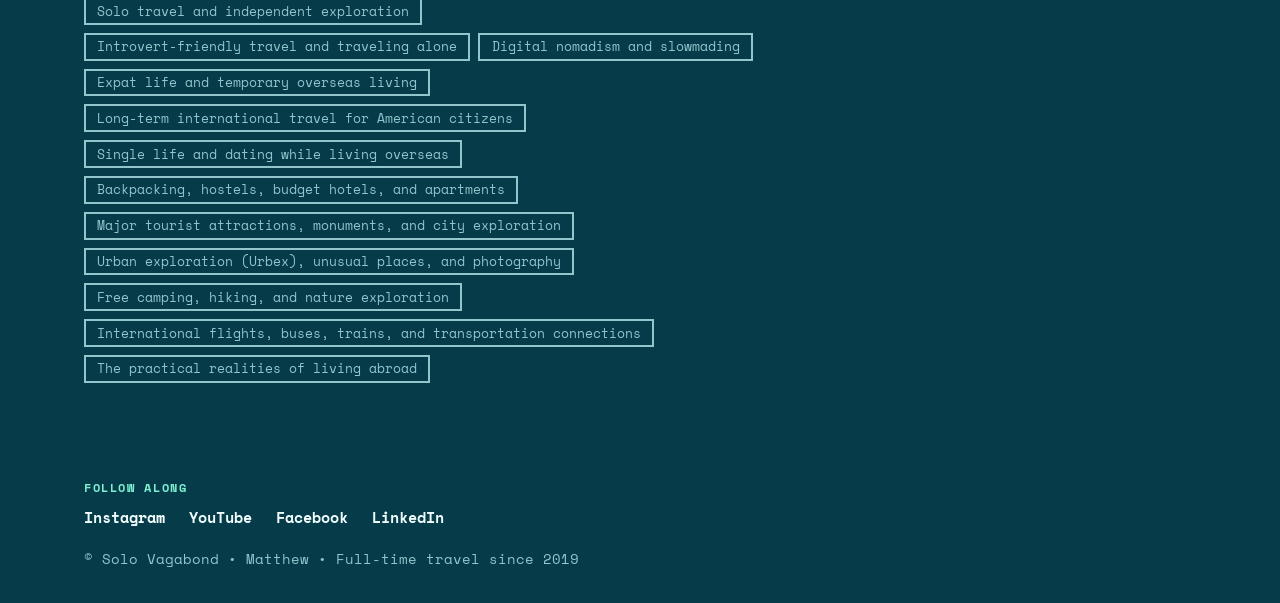
==== commit ef3ee6ec: "Add files via upload" ====
--- a/index.html
+++ b/index.html
@@ -14,7 +14,7 @@
 
 <meta name="viewport" content="width=device-width, initial-scale=1">
 <title>Solo Vagabond | An American’s Long-Term Exploration of the World</title>
-<meta name="description" content="An American’s long-term exploration of the world: slowmading, backpacking and free camping across roughly 78 countries since December 2019.">
+<meta name="description" content="An American’s long-term exploration of the world: slowmading, backpacking and free camping across roughly 75 countries since December 2019.">
 <link rel="preconnect" href="https://fonts.googleapis.com">
 <link rel="preconnect" href="https://fonts.gstatic.com" crossorigin>
 <link href="https://fonts.googleapis.com/css2?family=Space+Mono:wght@400;700&family=Archivo:wght@400;600;800&display=swap" rel="stylesheet">
@@ -37,14 +37,14 @@
 </style>
 </head>
 <body><div class="wrap wide">
-<header><a class="brand" href="index.html">SOLO VAGABOND</a><nav class="menu" aria-label="Main"><a href="index.html" aria-current="page">About / Home</a><a href="pandemic-hold.html">Pandemic Hold</a><a href="world-map.html">World Map</a></nav></header>
+<header><a class="brand" href="index.html">SOLO VAGABOND</a><nav class="menu" aria-label="Main"><a href="index.html" aria-current="page">About / Home</a><a href="pandemic-hold.html">Pandemic Hold</a><a href="world-map.html">Animated Map</a></nav></header>
 <main>
 <div class="tags"><span class="tag hot">About</span><span class="tag">American passport holder</span><span class="tag">On the road since December 2019</span></div>
 <h1 class="sub">An American’s long-term exploration of the world</h1>
 
 <div class="layout">
 <article class="article">
-<p>Greetings from an American forever traveler! SoloVagabond.com is primarily a home for showcasing my travel experiences and social media material across over 2500 days and 78 countries and &gt;350 hotels, overnight airport sleeps and campsites.</p>
+<p>Greetings from an American forever traveler! SoloVagabond.com is primarily a home for showcasing my travel experiences and social media material across over 2500 days and 75 countries and &gt;350 hotels, overnight airport sleeps and campsites.</p>
 <p>It serves as a flexible archive of my journey, providing a place to document stays, transportation routes, and observations that don’t always fit neatly into a photograph or social media post.</p>
 <p>Below you will find an unusually deep amount of documentation…</p>
 <p>From major world landmarks to obscure neighborhoods, from temporary city apartments to hostel bunks and free camping, the goal is to document the experience of exploring the world independently and living outside the conventional boundaries of a permanent home.</p>
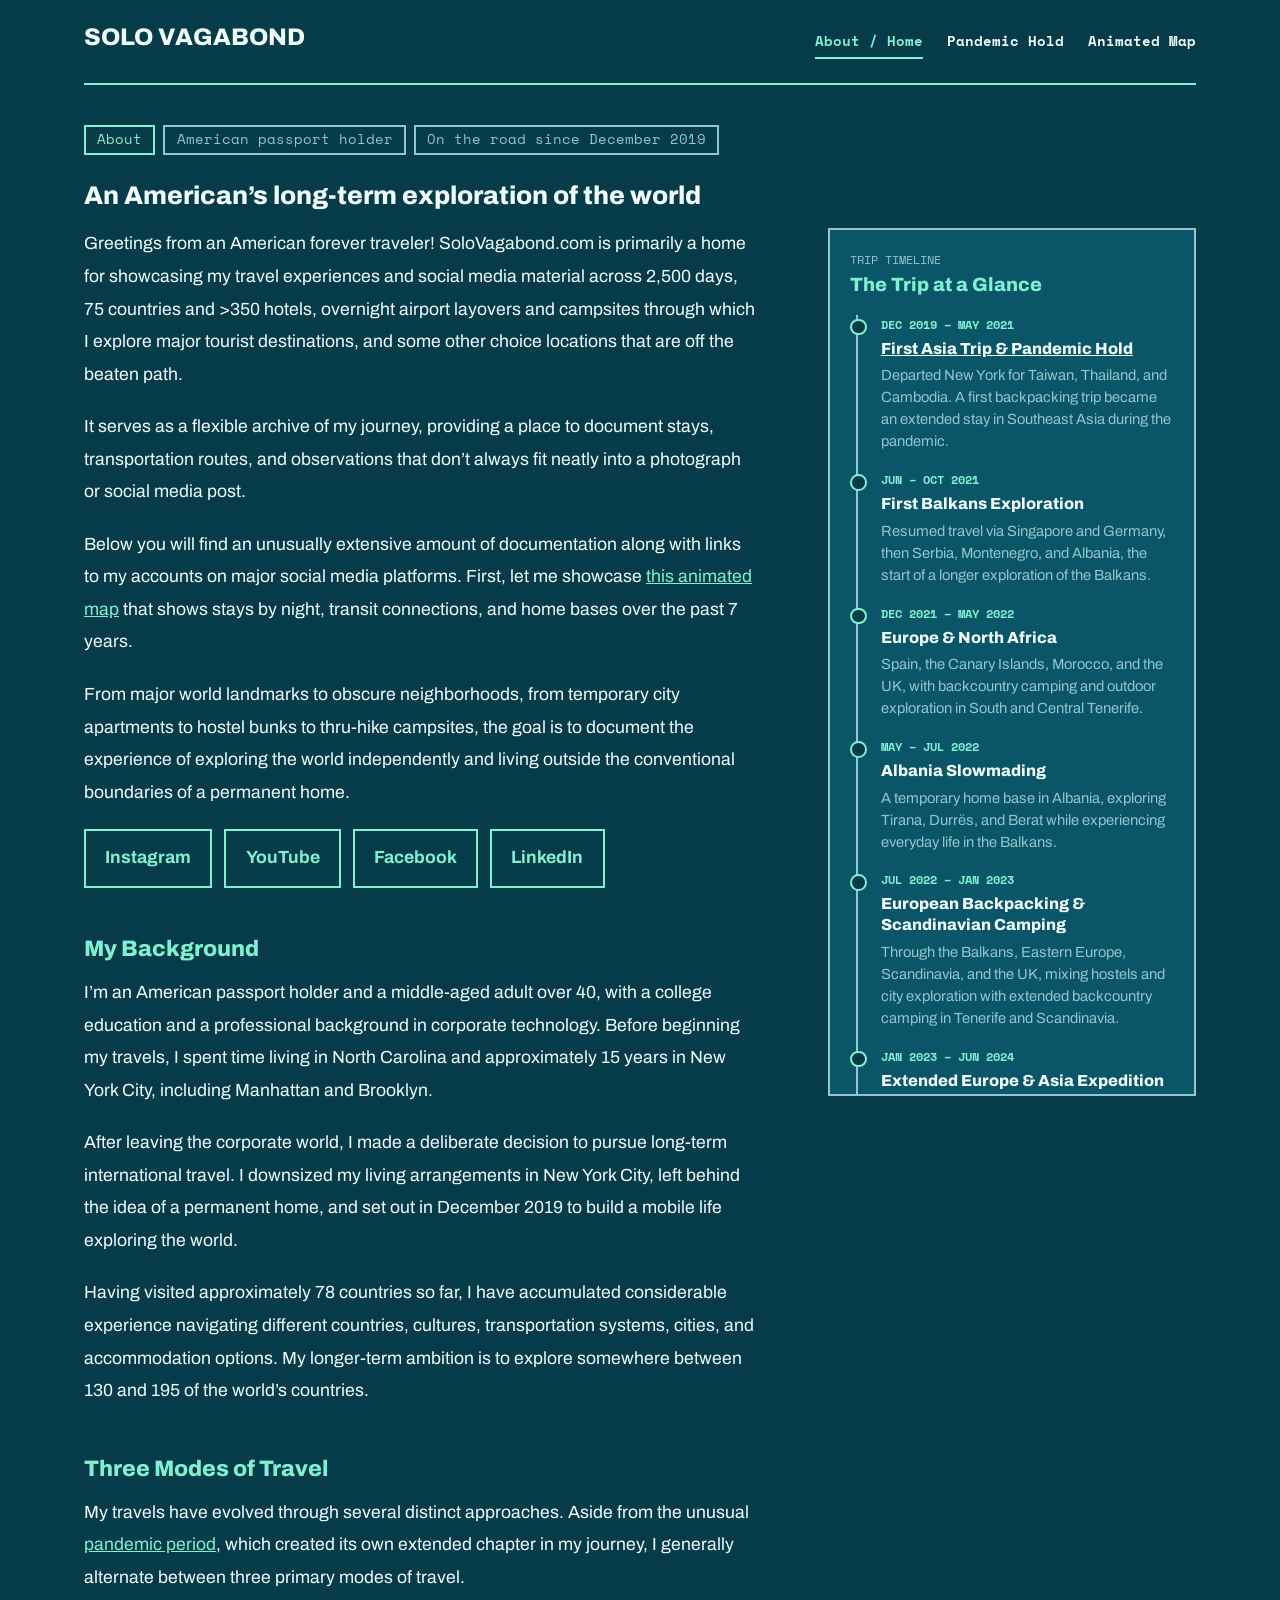
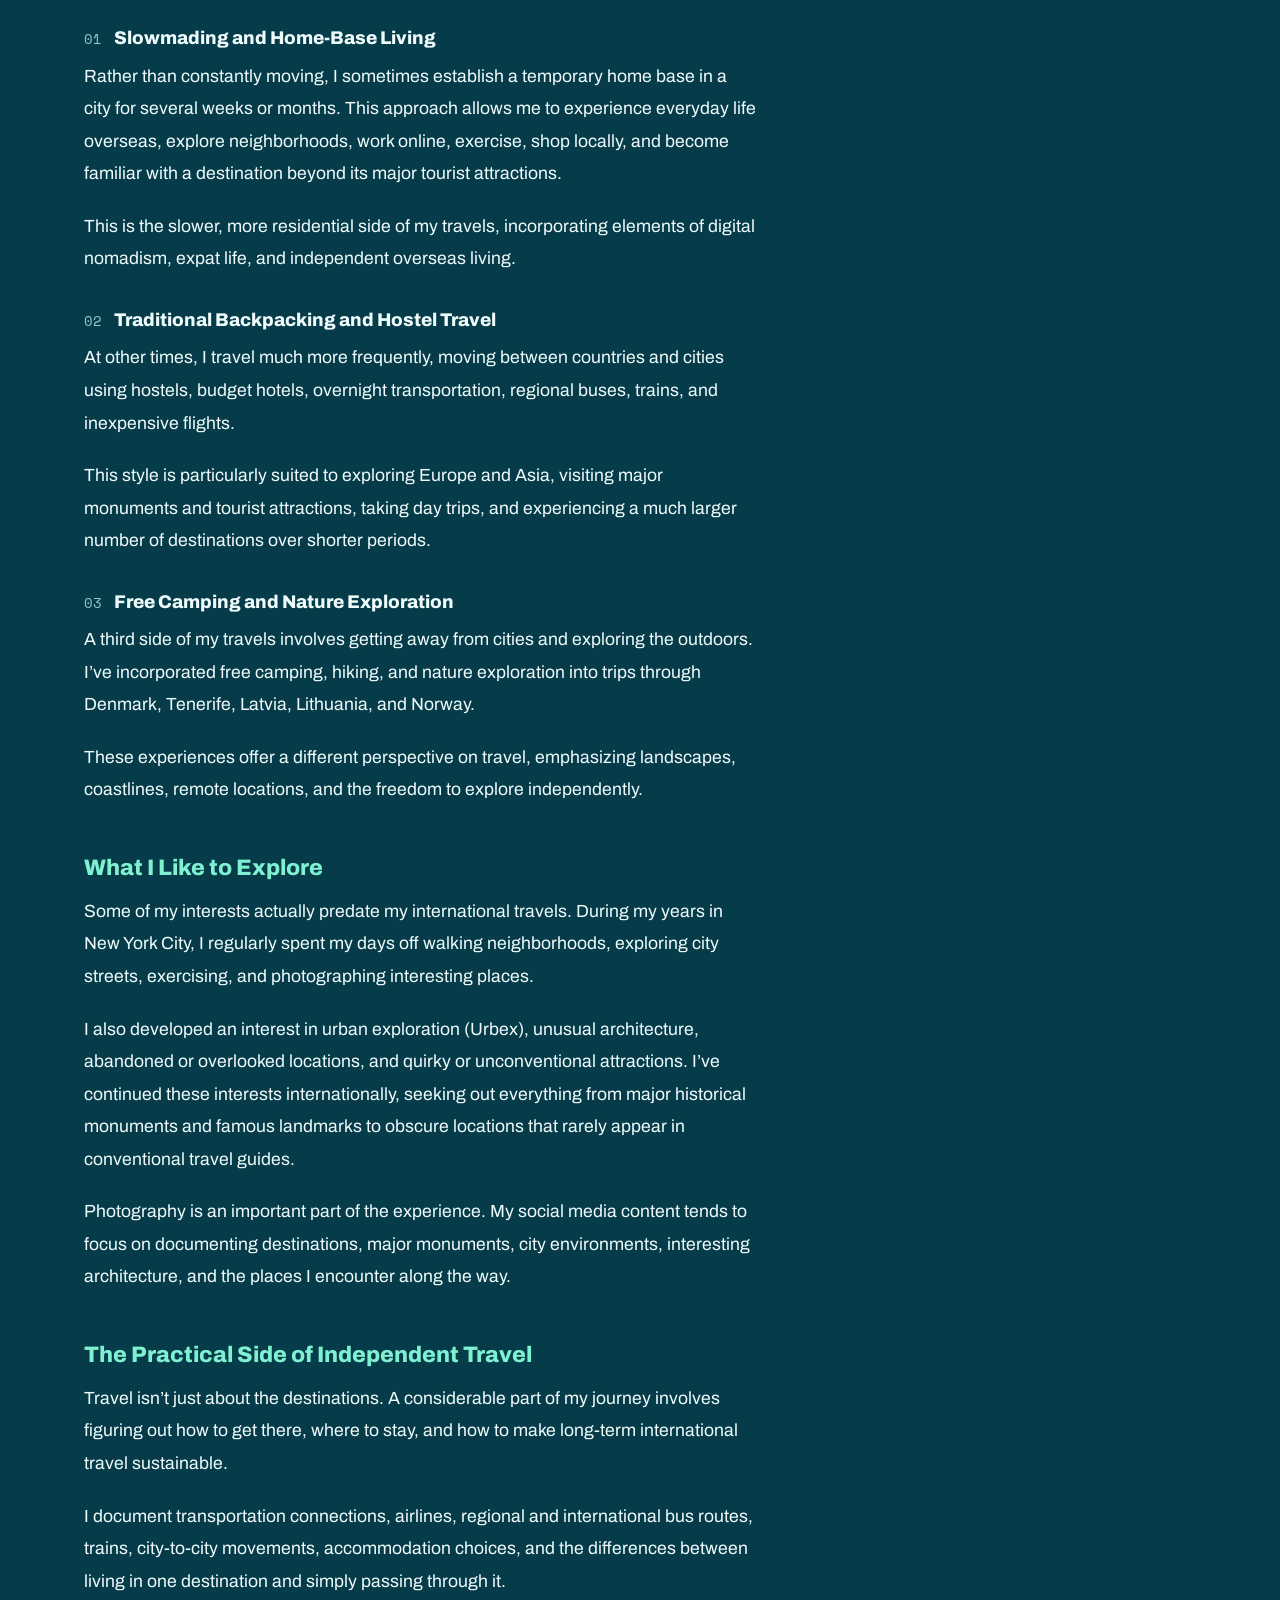
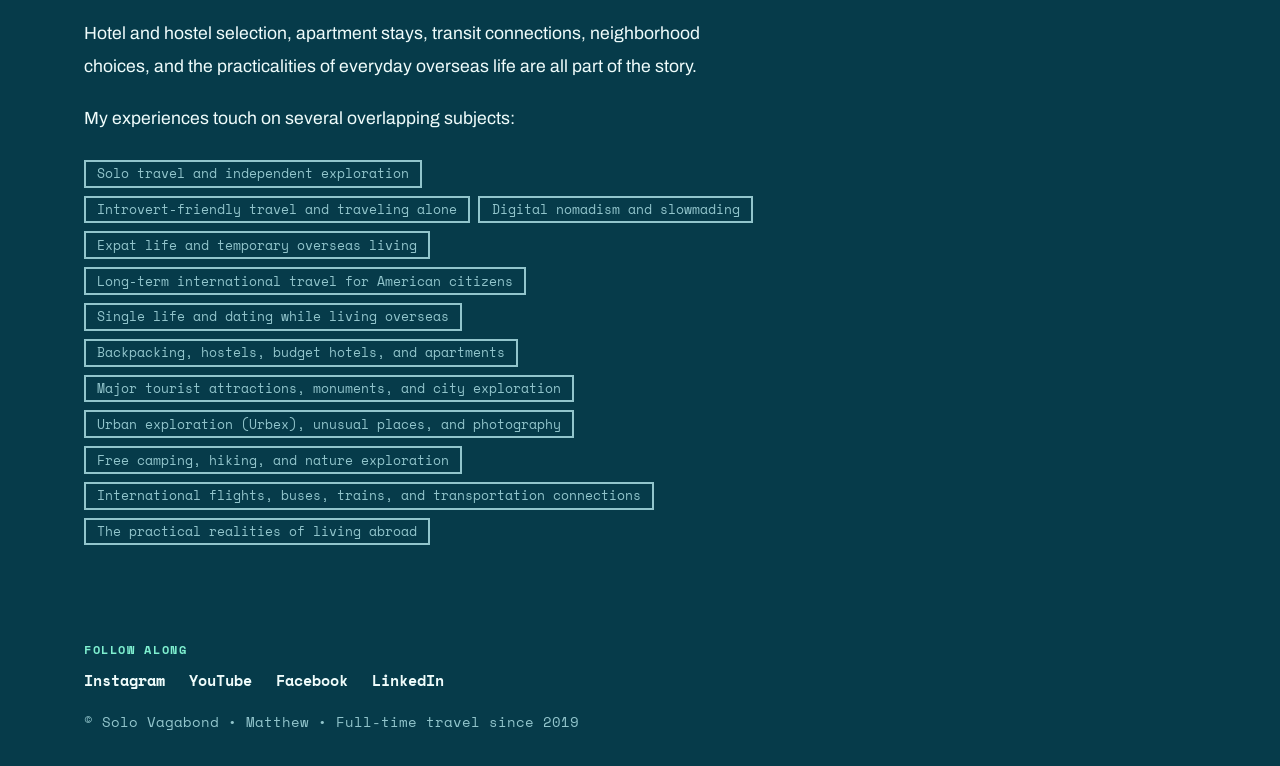
==== commit ce14fb18: "Add files via upload" ====
--- a/index.html
+++ b/index.html
@@ -44,10 +44,10 @@
 
 <div class="layout">
 <article class="article">
-<p>Greetings from an American forever traveler! SoloVagabond.com is primarily a home for showcasing my travel experiences and social media material across over 2500 days and 75 countries and &gt;350 hotels, overnight airport sleeps and campsites.</p>
+<p>Greetings from an American forever traveler! SoloVagabond.com is primarily a home for showcasing my travel experiences and social media material across 2,500 days, 75 countries and &gt;350 hotels, overnight airport layovers and campsites through which I explore major tourist destinations, and some other choice locations that are off the beaten path.</p>
 <p>It serves as a flexible archive of my journey, providing a place to document stays, transportation routes, and observations that don’t always fit neatly into a photograph or social media post.</p>
-<p>Below you will find an unusually deep amount of documentation…</p>
-<p>From major world landmarks to obscure neighborhoods, from temporary city apartments to hostel bunks and free camping, the goal is to document the experience of exploring the world independently and living outside the conventional boundaries of a permanent home.</p>
+<p>Below you will find an unusually extensive amount of documentation along with links to my accounts on major social media platforms. First, let me showcase <a href="world-map.html">this animated map</a> that shows stays by night, transit connections, and home bases over the past 7 years.</p>
+<p>From major world landmarks to obscure neighborhoods, from temporary city apartments to hostel bunks to thru-hike campsites, the goal is to document the experience of exploring the world independently and living outside the conventional boundaries of a permanent home.</p>
 <ul class="links">
 <li><a class="btn" href="https://www.instagram.com/solovagabondtravel" target="_blank" rel="noopener noreferrer">Instagram</a></li>
 <li><a class="btn" href="https://www.youtube.com/channel/UCawjqH9xOU6PmCKFAf3QFOA" target="_blank" rel="noopener noreferrer">YouTube</a></li>
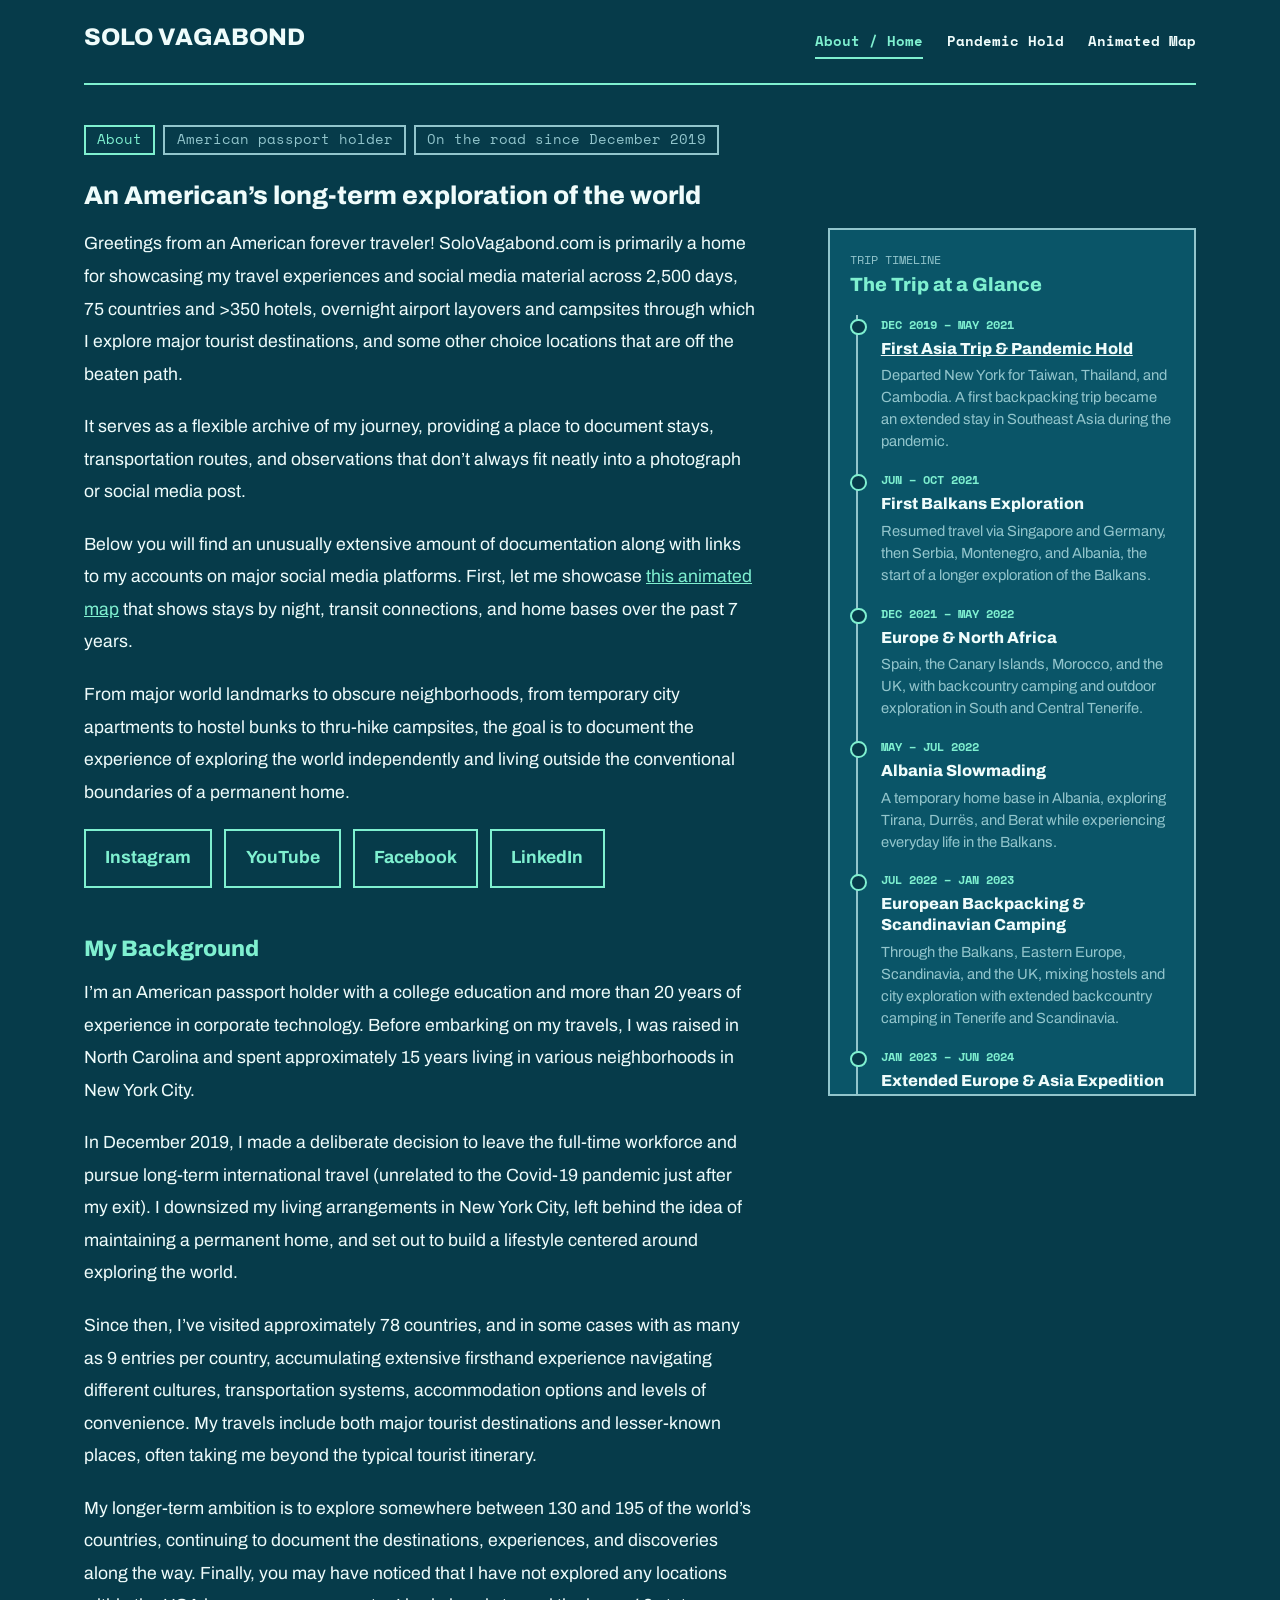
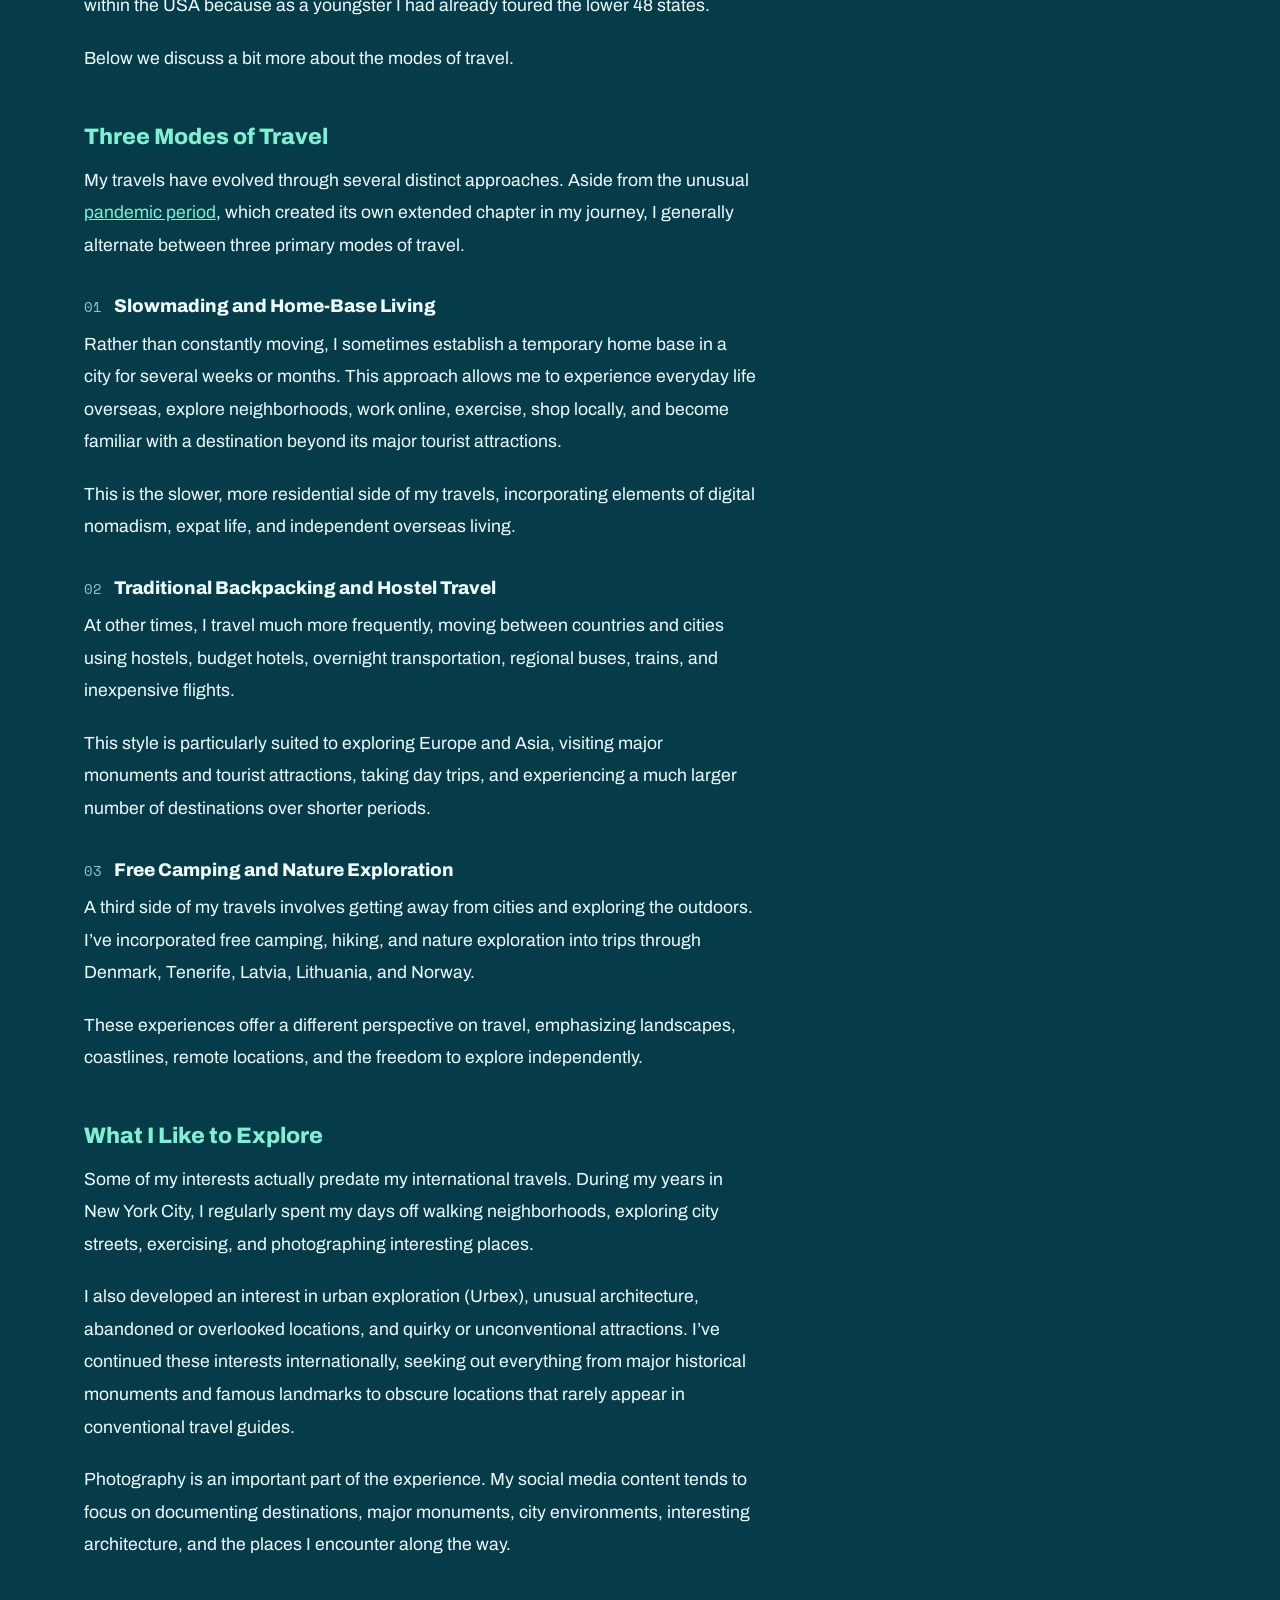
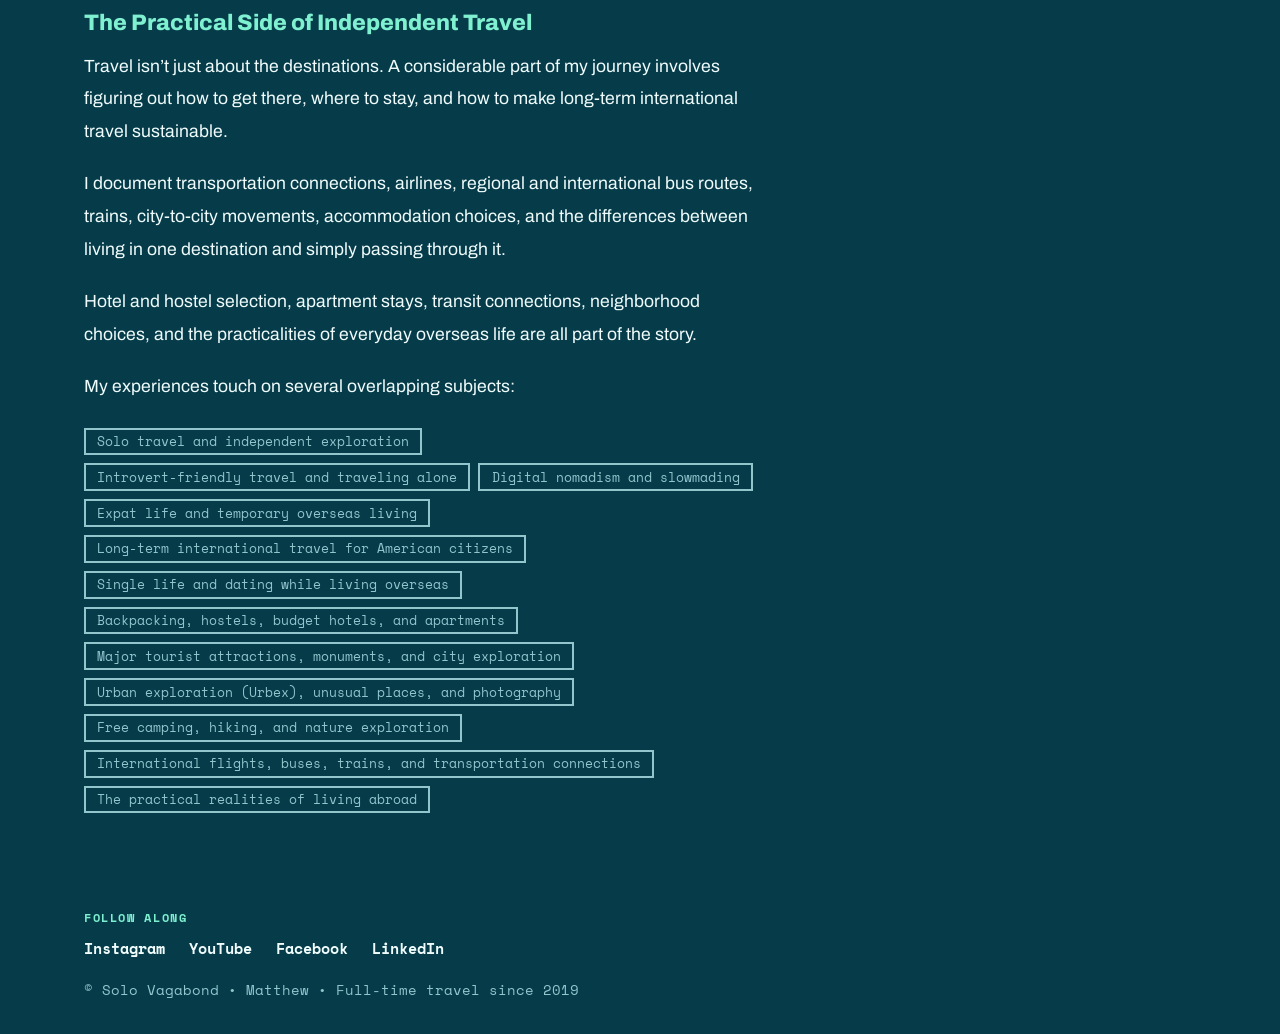
==== commit 5dc3a8cb: "Add files via upload" ====
--- a/index.html
+++ b/index.html
@@ -56,9 +56,11 @@
 </ul>
 
 <h2>My Background</h2>
-<p>I’m an American passport holder and a middle-aged adult over 40, with a college education and a professional background in corporate technology. Before beginning my travels, I spent time living in North Carolina and approximately 15 years in New York City, including Manhattan and Brooklyn.</p>
-<p>After leaving the corporate world, I made a deliberate decision to pursue long-term international travel. I downsized my living arrangements in New York City, left behind the idea of a permanent home, and set out in December 2019 to build a mobile life exploring the world.</p>
-<p>Having visited approximately 78 countries so far, I have accumulated considerable experience navigating different countries, cultures, transportation systems, cities, and accommodation options. My longer-term ambition is to explore somewhere between 130 and 195 of the world’s countries.</p>
+<p>I’m an American passport holder with a college education and more than 20 years of experience in corporate technology. Before embarking on my travels, I was raised in North Carolina and spent approximately 15 years living in various neighborhoods in New York City.</p>
+<p>In December 2019, I made a deliberate decision to leave the full-time workforce and pursue long-term international travel (unrelated to the Covid-19 pandemic just after my exit). I downsized my living arrangements in New York City, left behind the idea of maintaining a permanent home, and set out to build a lifestyle centered around exploring the world.</p>
+<p>Since then, I’ve visited approximately 78 countries, and in some cases with as many as 9 entries per country, accumulating extensive firsthand experience navigating different cultures, transportation systems, accommodation options and levels of convenience. My travels include both major tourist destinations and lesser-known places, often taking me beyond the typical tourist itinerary.</p>
+<p>My longer-term ambition is to explore somewhere between 130 and 195 of the world’s countries, continuing to document the destinations, experiences, and discoveries along the way. Finally, you may have noticed that I have not explored any locations within the USA because as a youngster I had already toured the lower 48 states.</p>
+<p>Below we discuss a bit more about the modes of travel.</p>
 
 <h2>Three Modes of Travel</h2>
 <p>My travels have evolved through several distinct approaches. Aside from the unusual <a href="pandemic-hold.html">pandemic period</a>, which created its own extended chapter in my journey, I generally alternate between three primary modes of travel.</p>
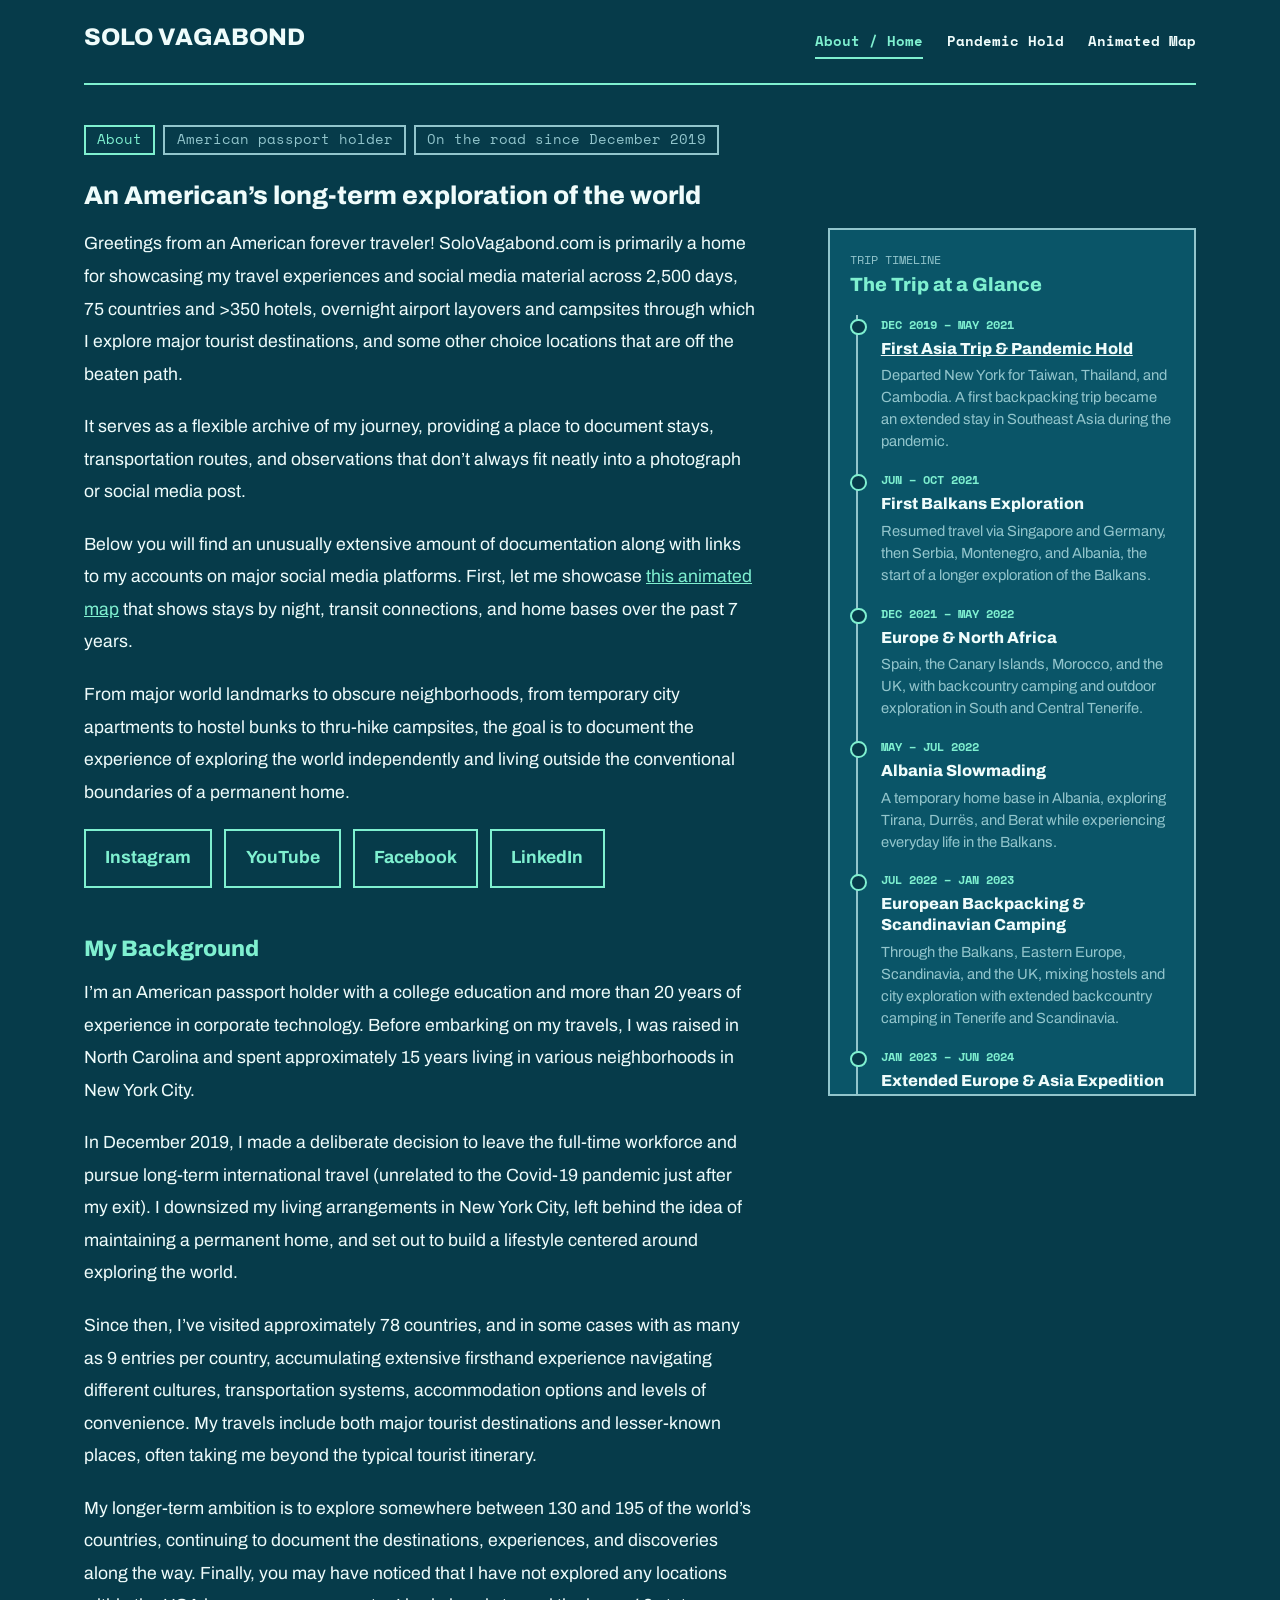
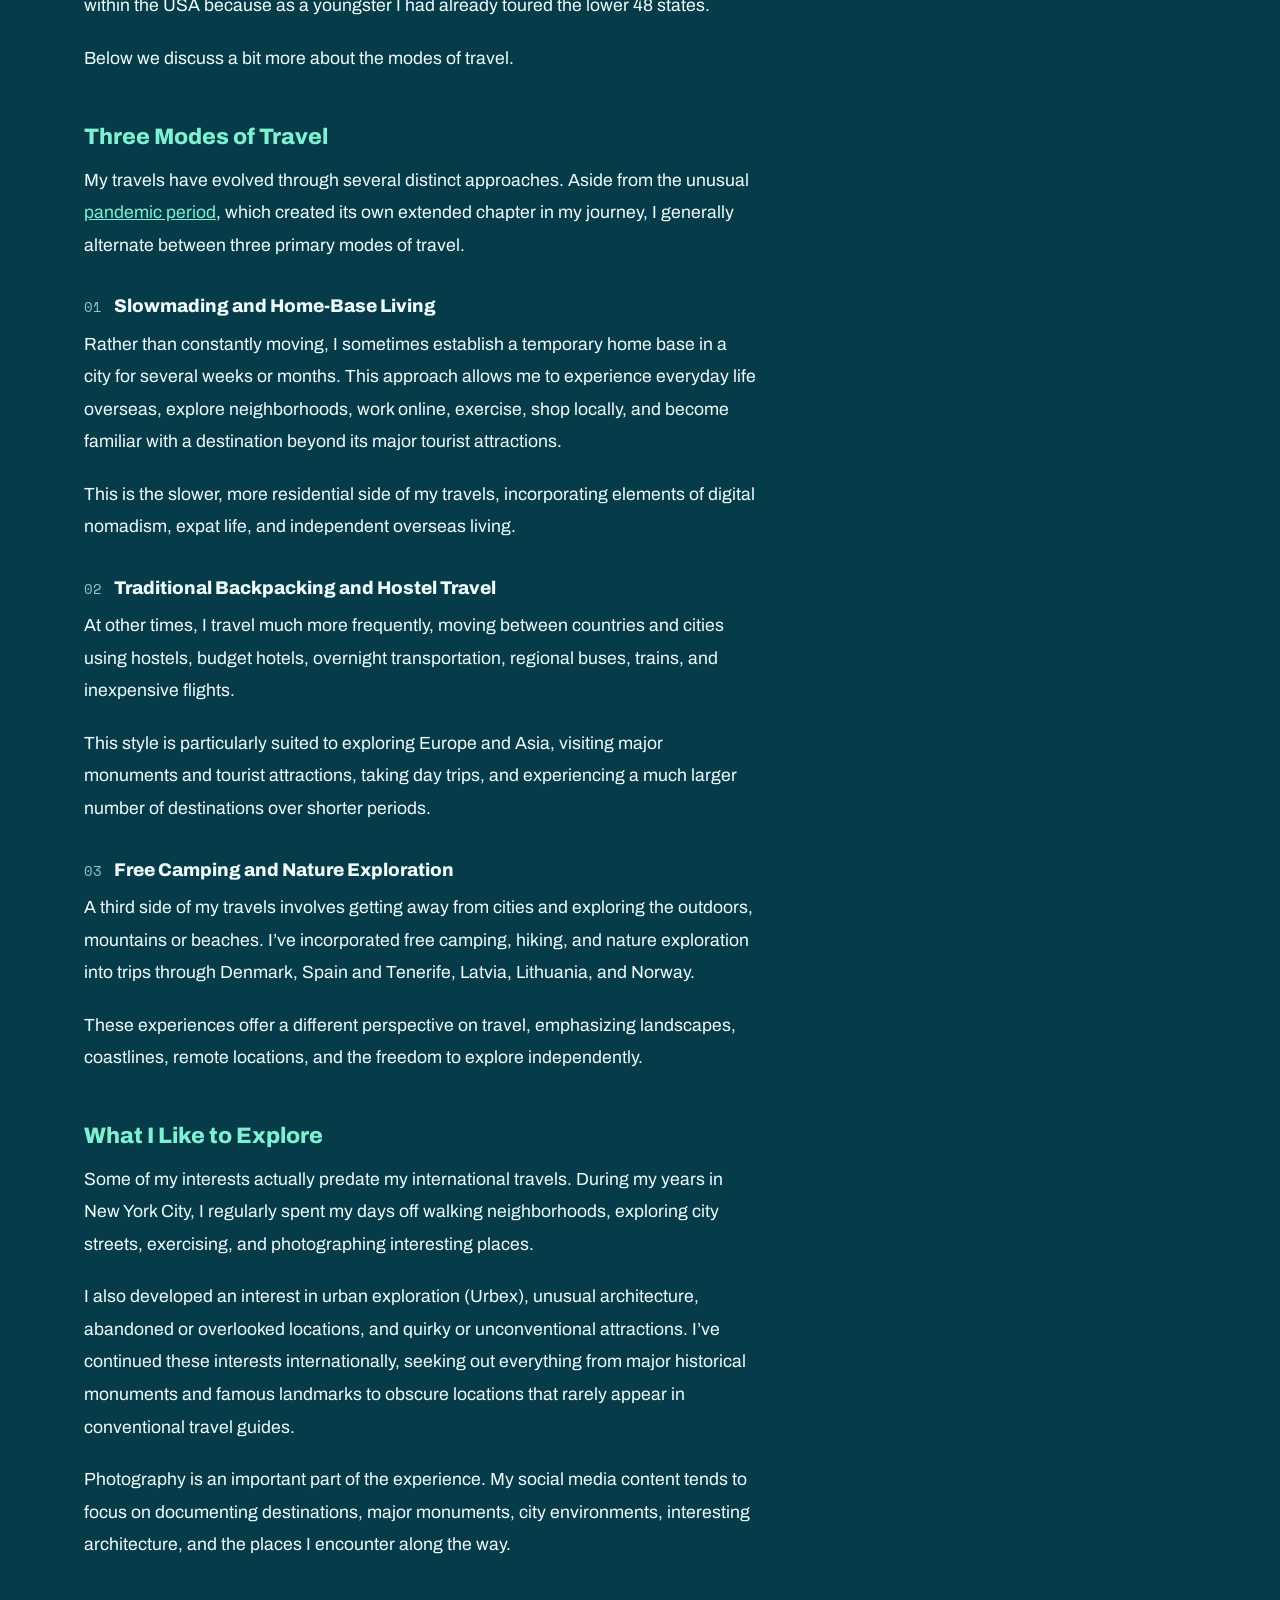
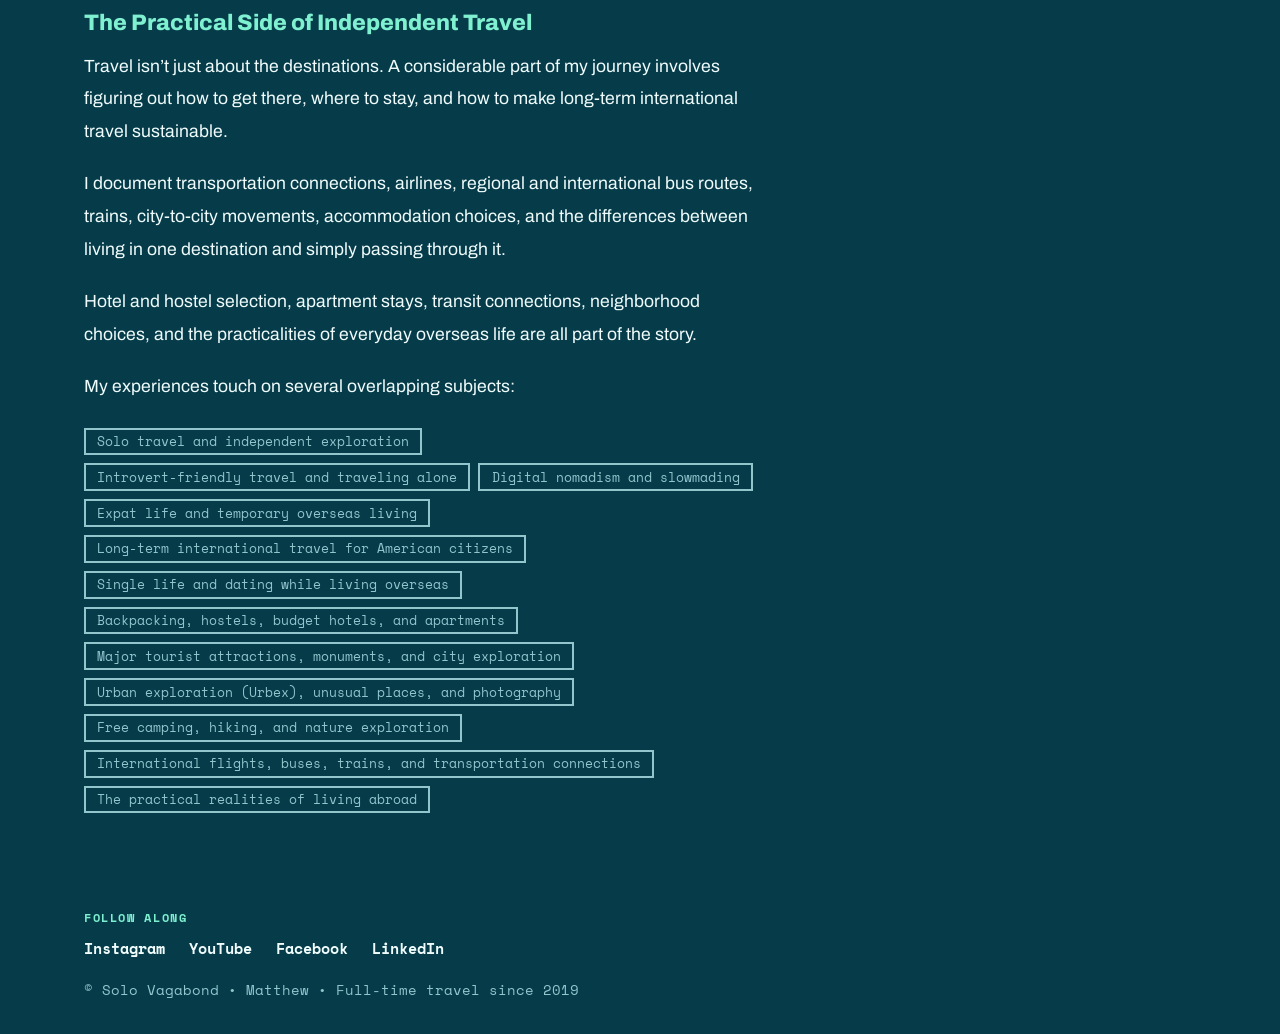
==== commit 622ca725: "Add files via upload" ====
--- a/index.html
+++ b/index.html
@@ -74,7 +74,7 @@
 <p>This style is particularly suited to exploring Europe and Asia, visiting major monuments and tourist attractions, taking day trips, and experiencing a much larger number of destinations over shorter periods.</p>
 
 <h3><span class="num">03</span>Free Camping and Nature Exploration</h3>
-<p>A third side of my travels involves getting away from cities and exploring the outdoors. I’ve incorporated free camping, hiking, and nature exploration into trips through Denmark, Tenerife, Latvia, Lithuania, and Norway.</p>
+<p>A third side of my travels involves getting away from cities and exploring the outdoors, mountains or beaches. I’ve incorporated free camping, hiking, and nature exploration into trips through Denmark, Spain and Tenerife, Latvia, Lithuania, and Norway.</p>
 <p>These experiences offer a different perspective on travel, emphasizing landscapes, coastlines, remote locations, and the freedom to explore independently.</p>
 
 <h2>What I Like to Explore</h2>
